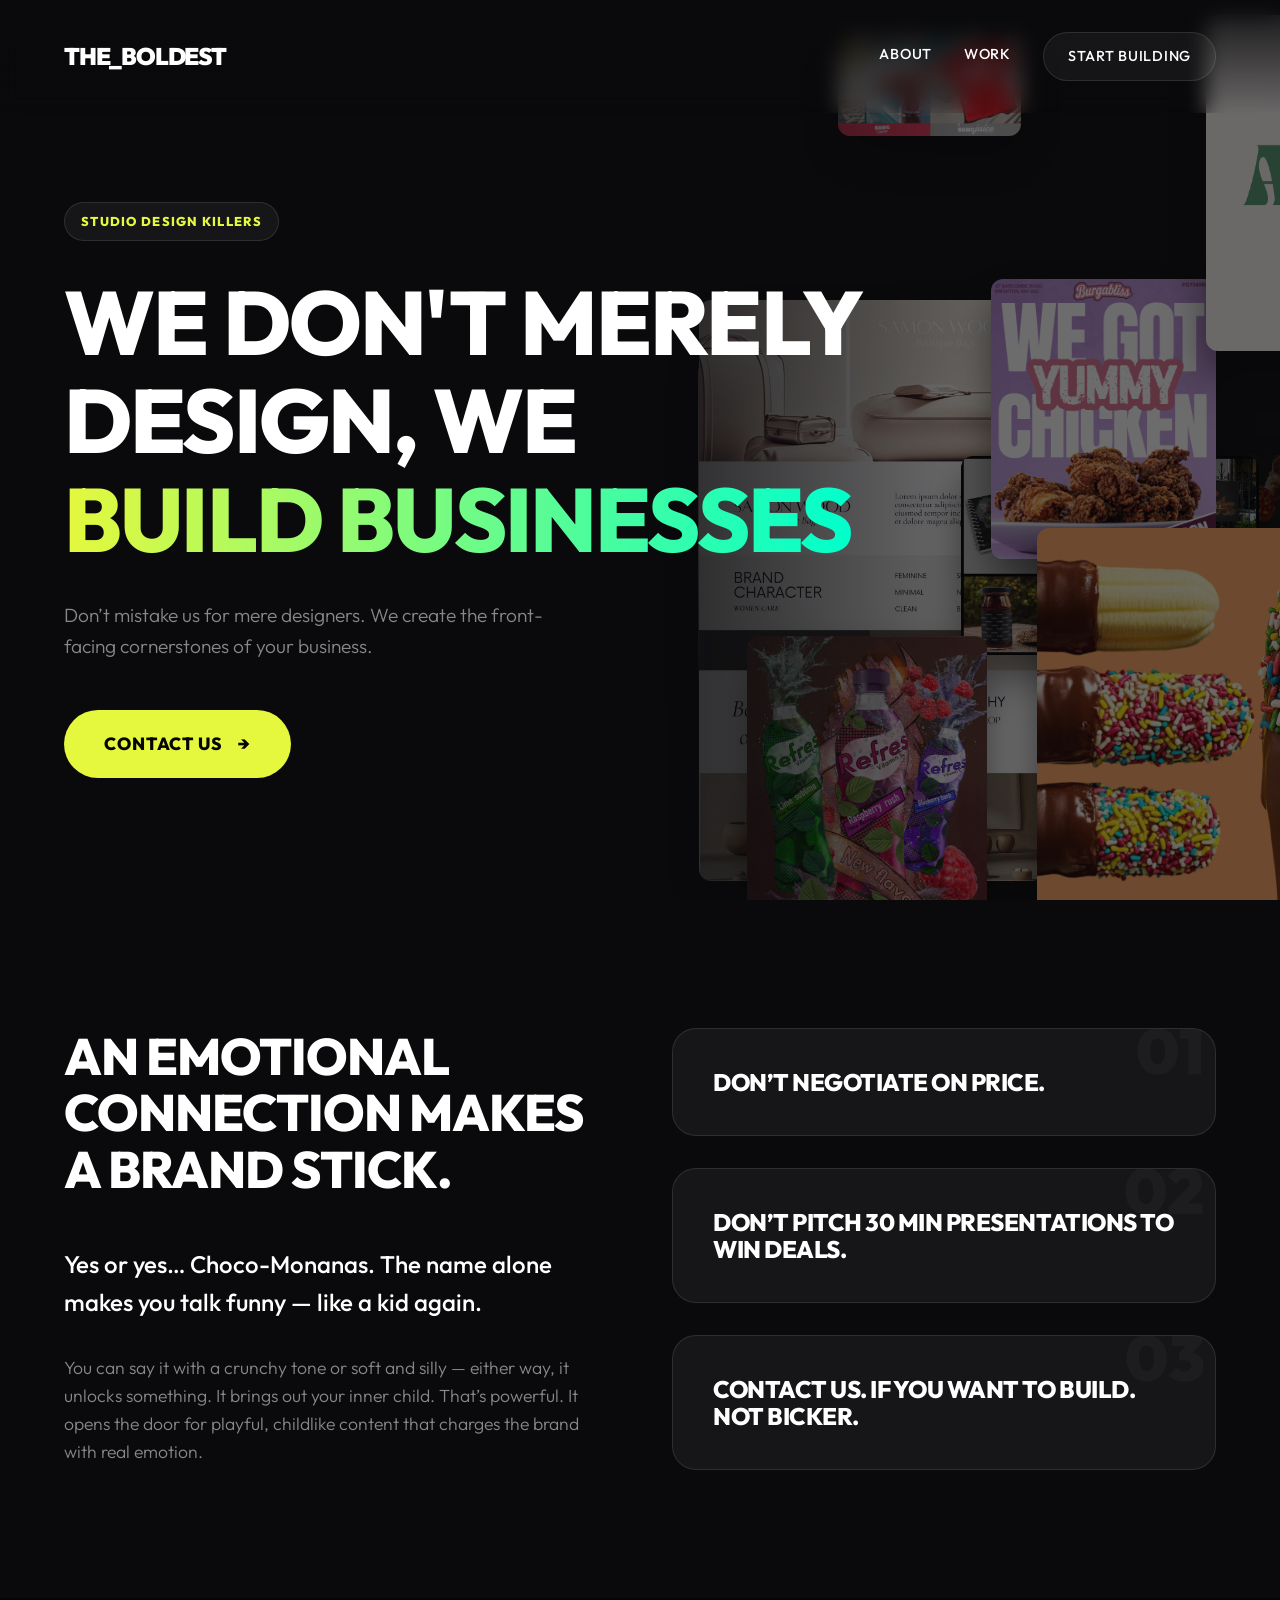
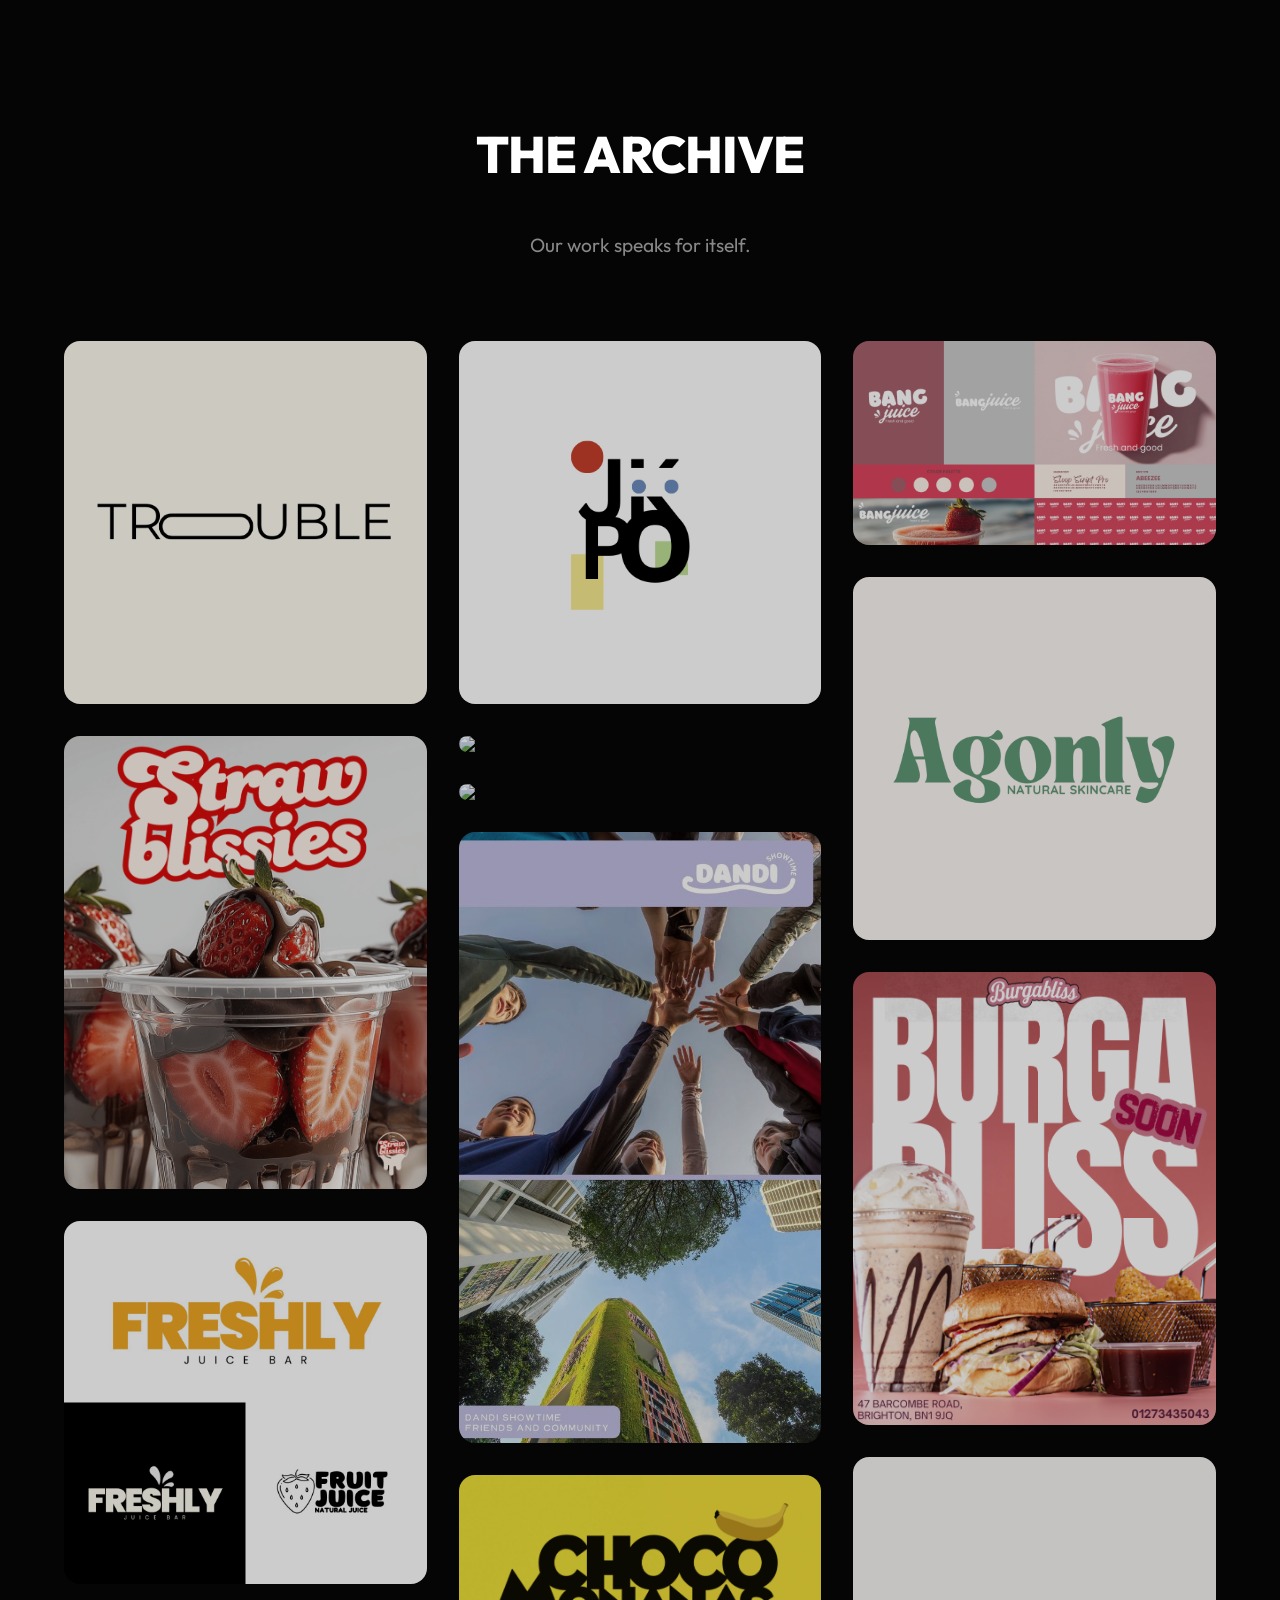
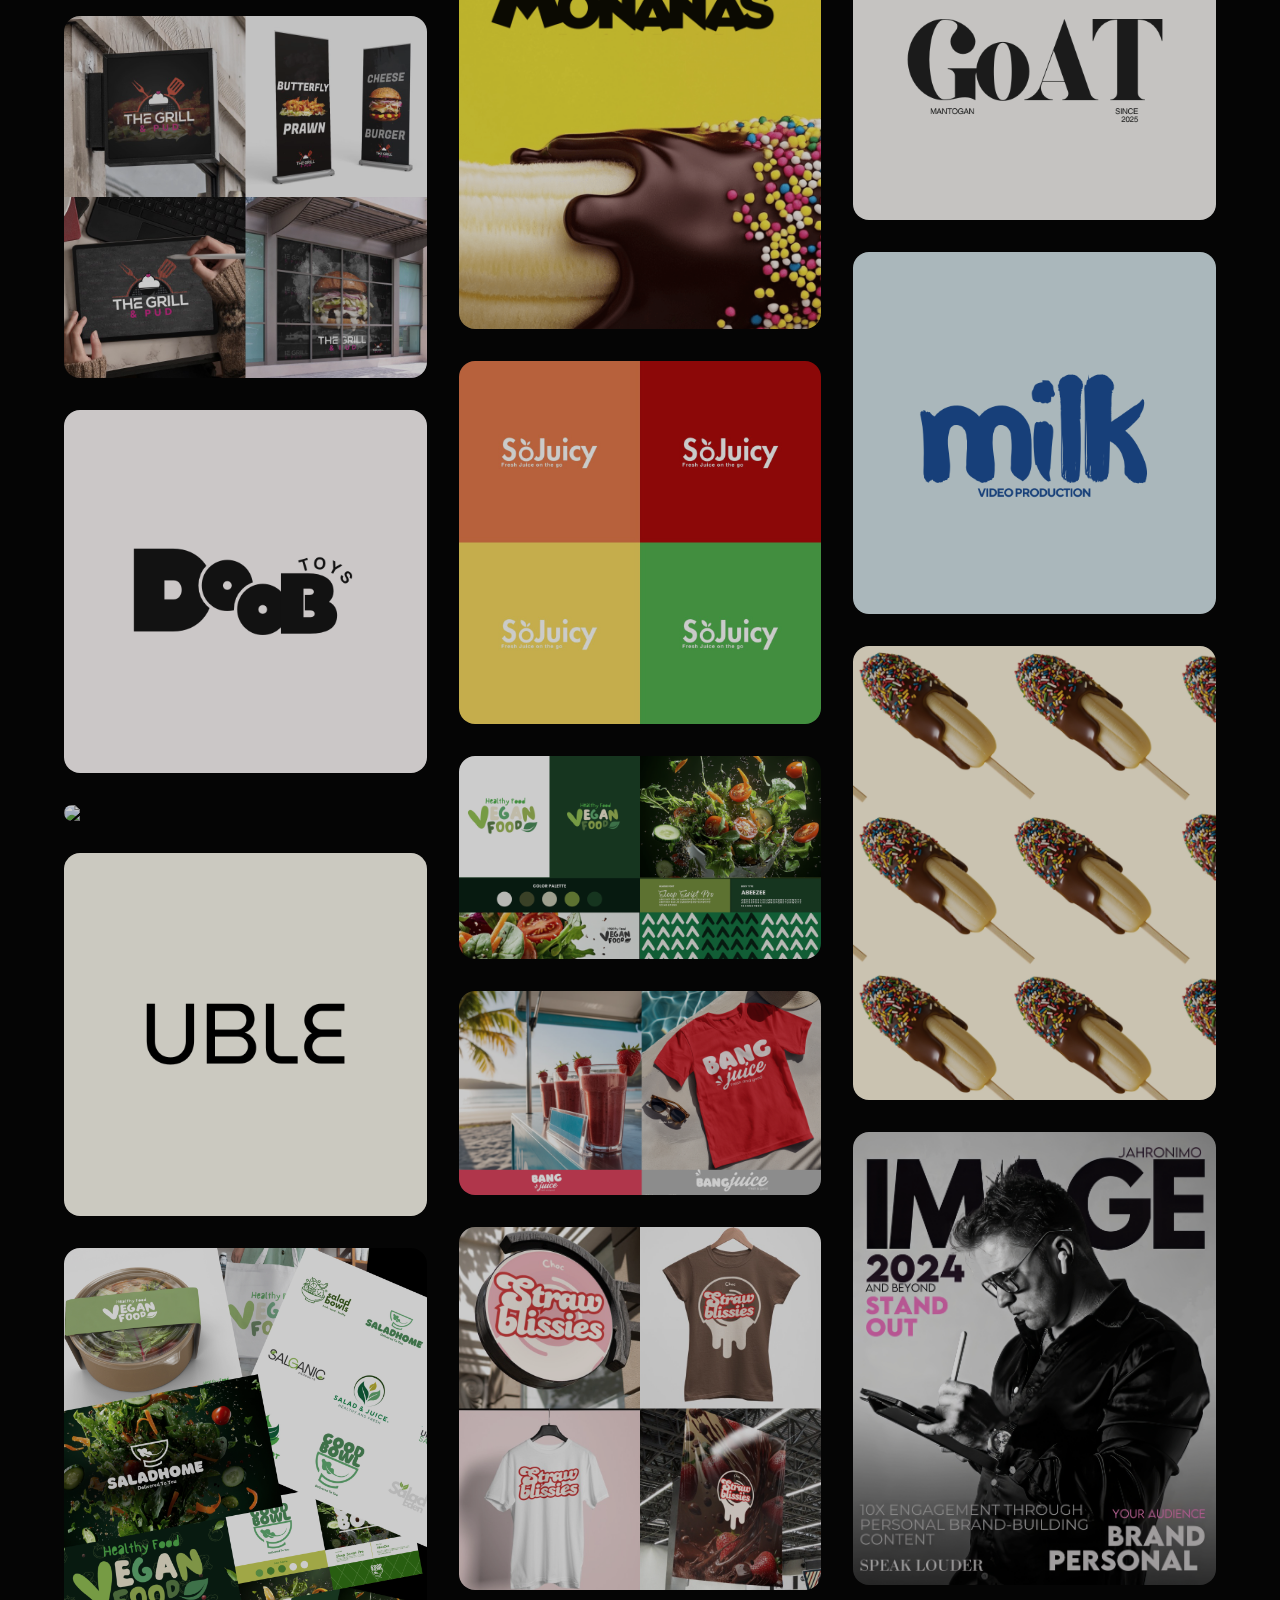
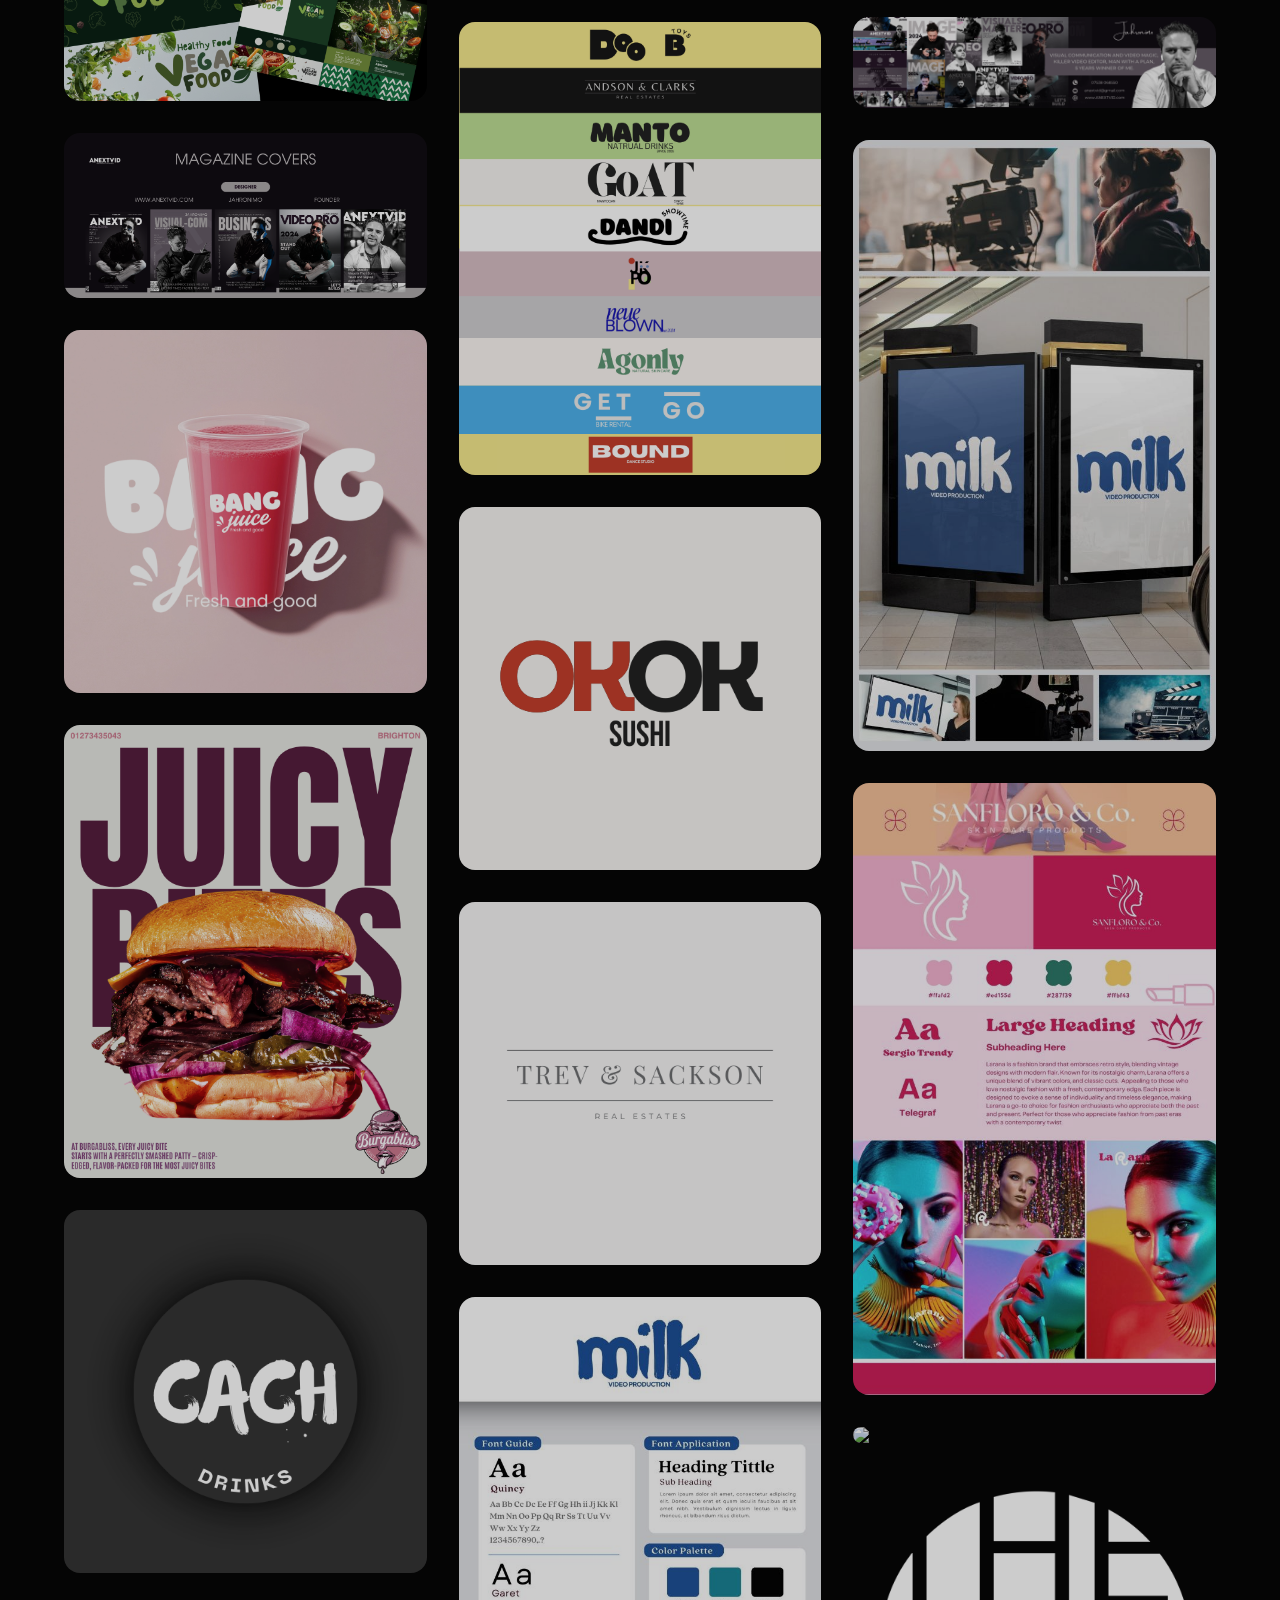
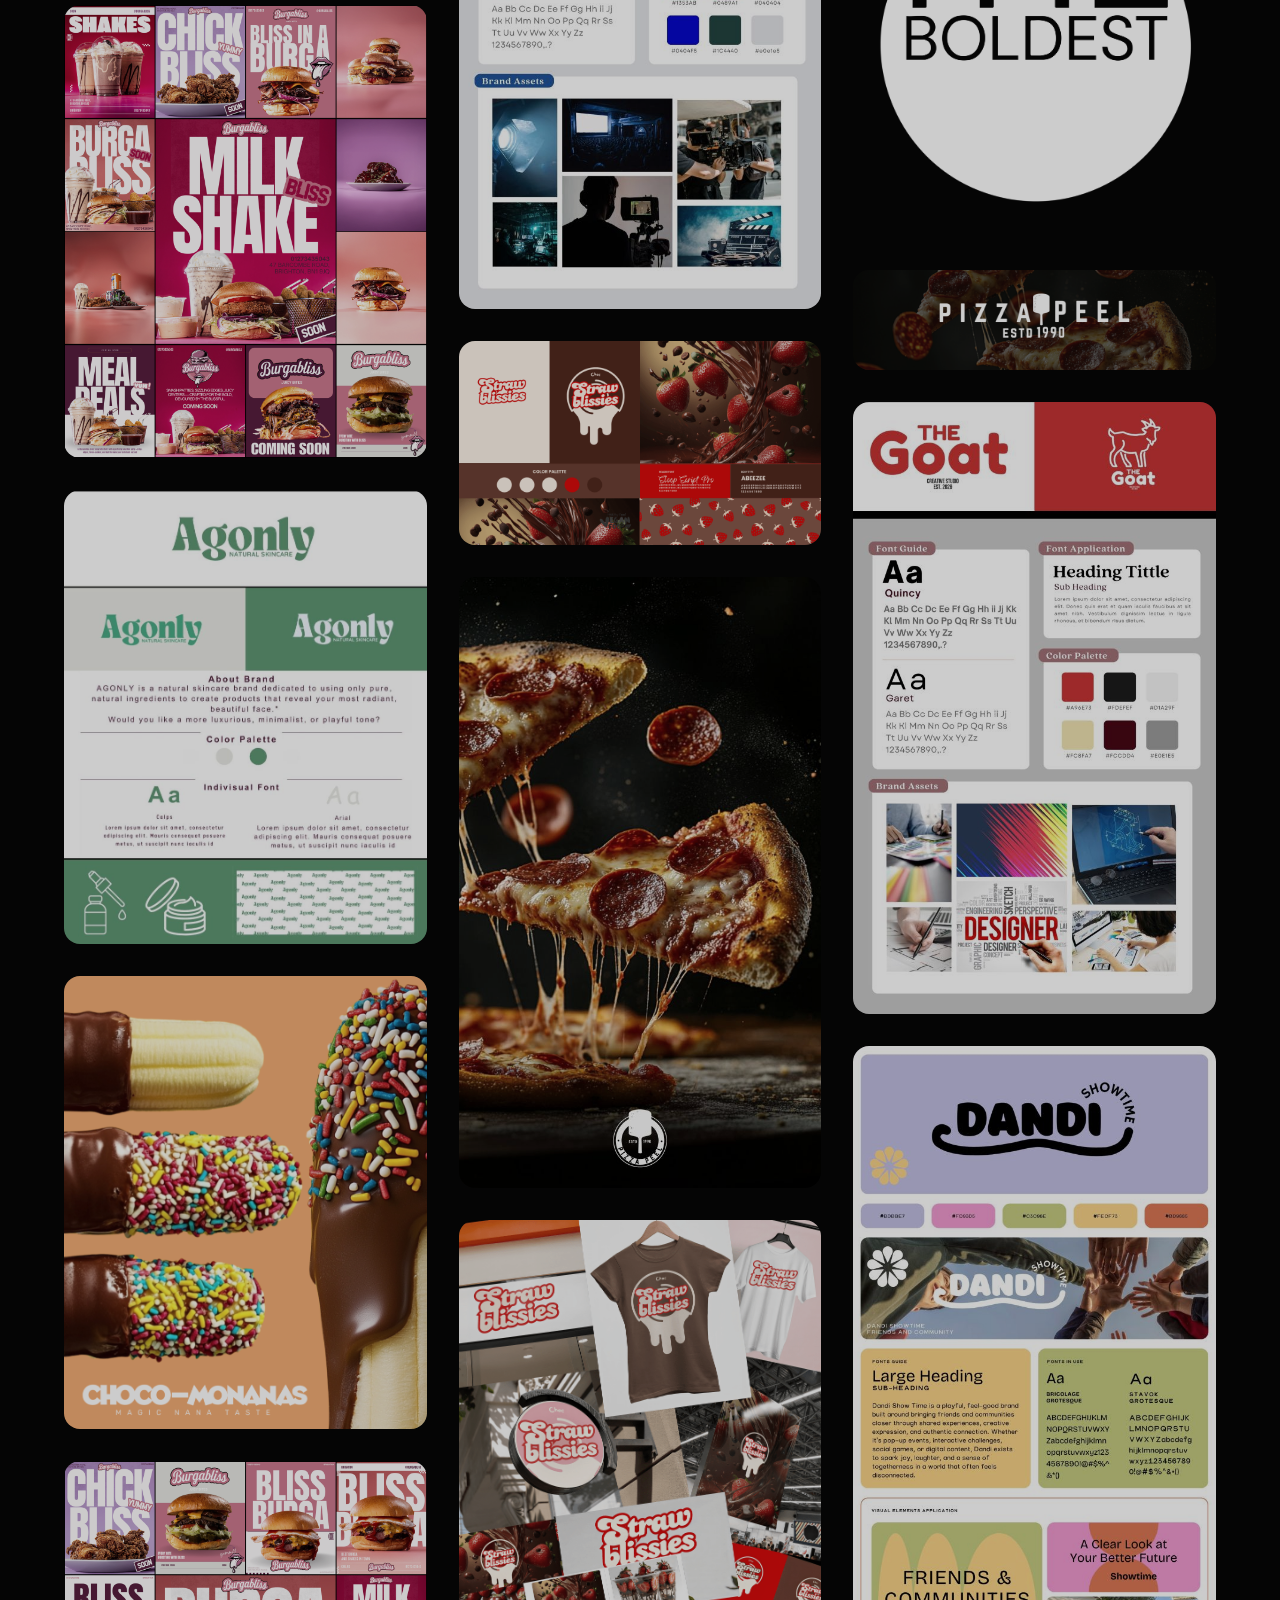
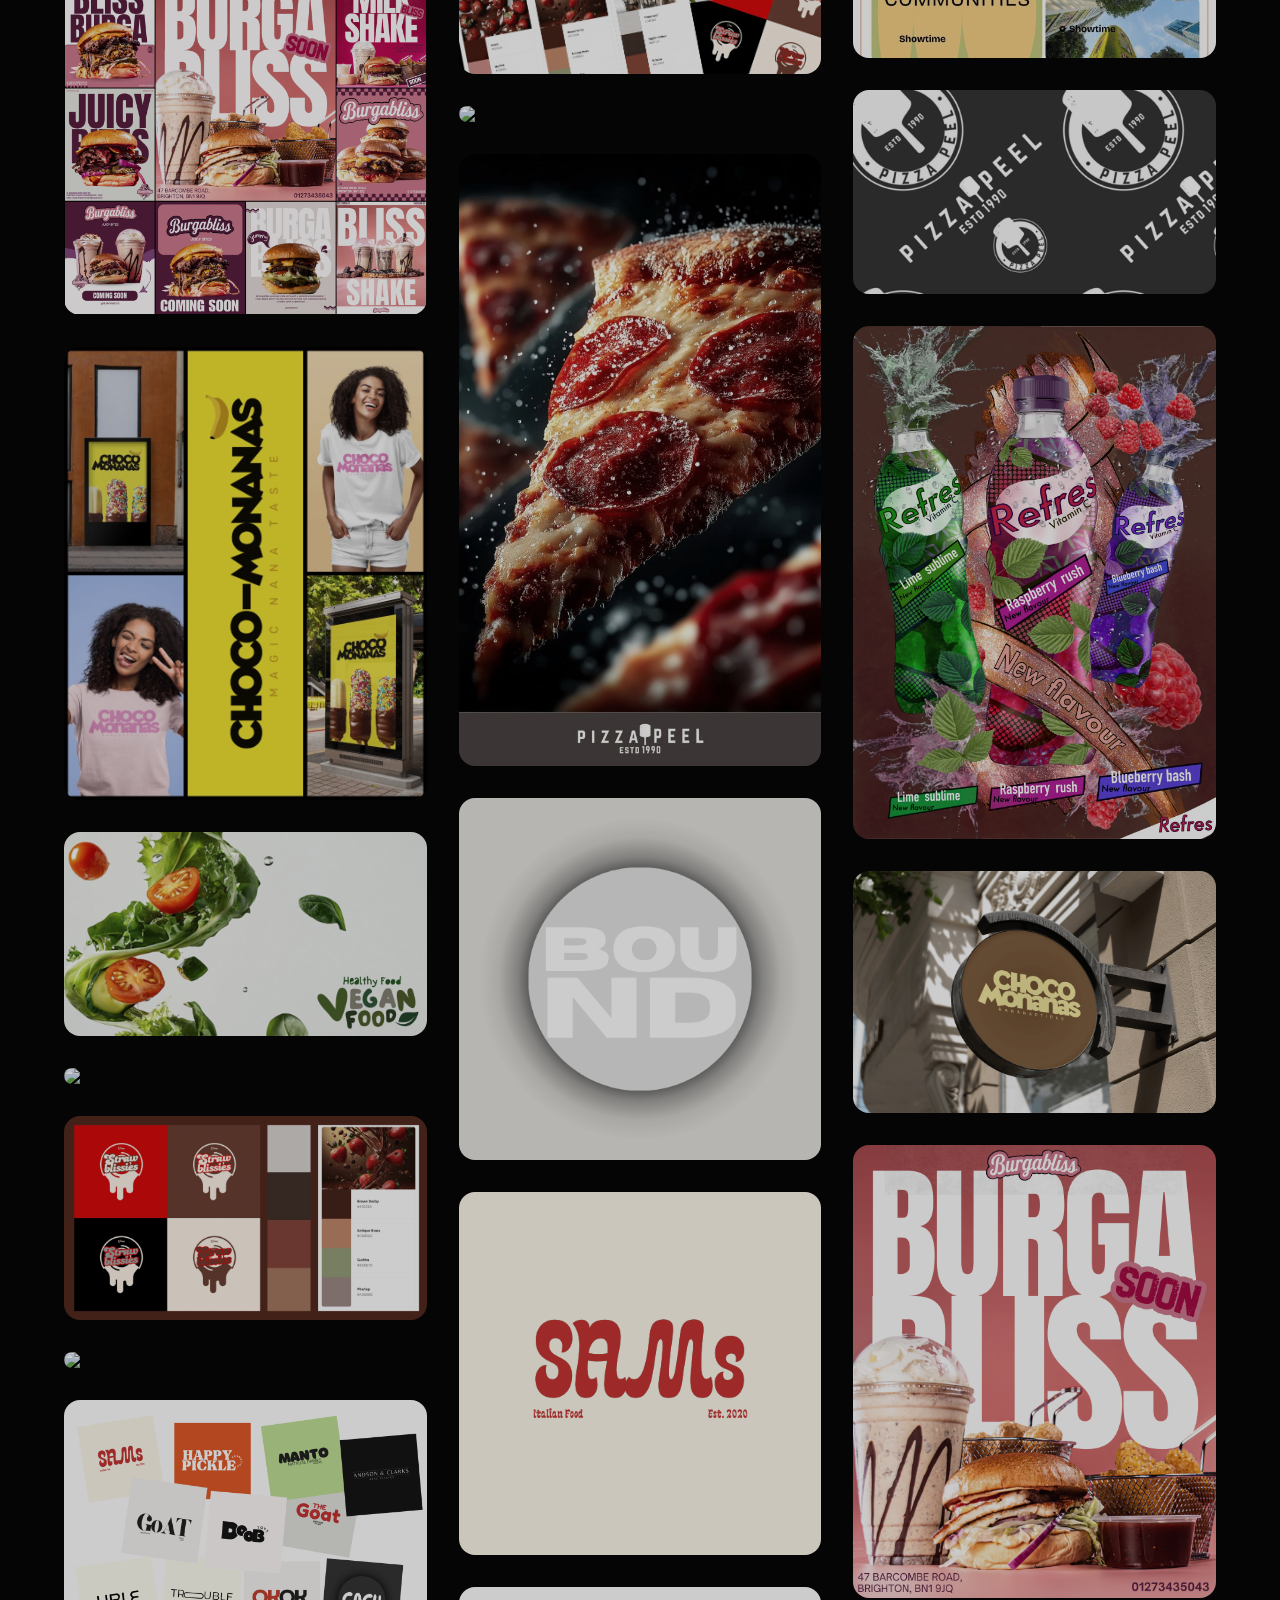
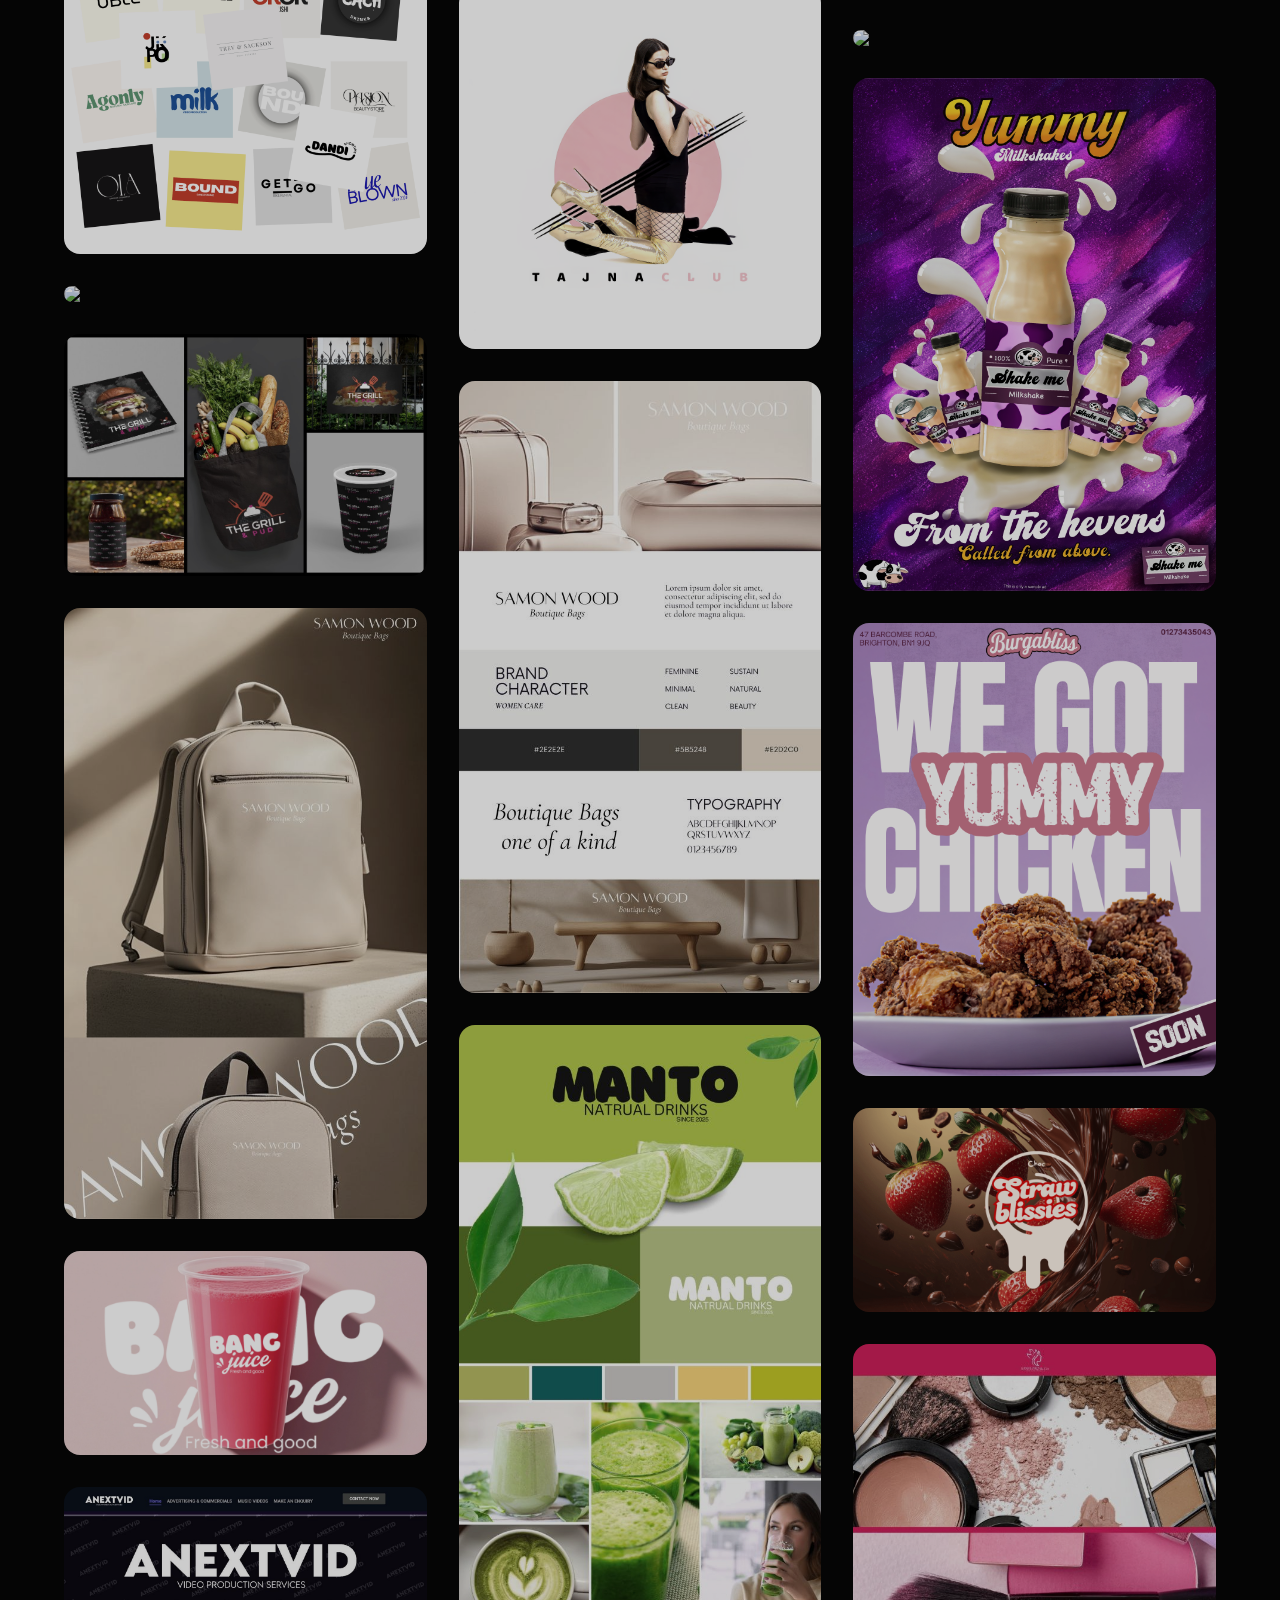
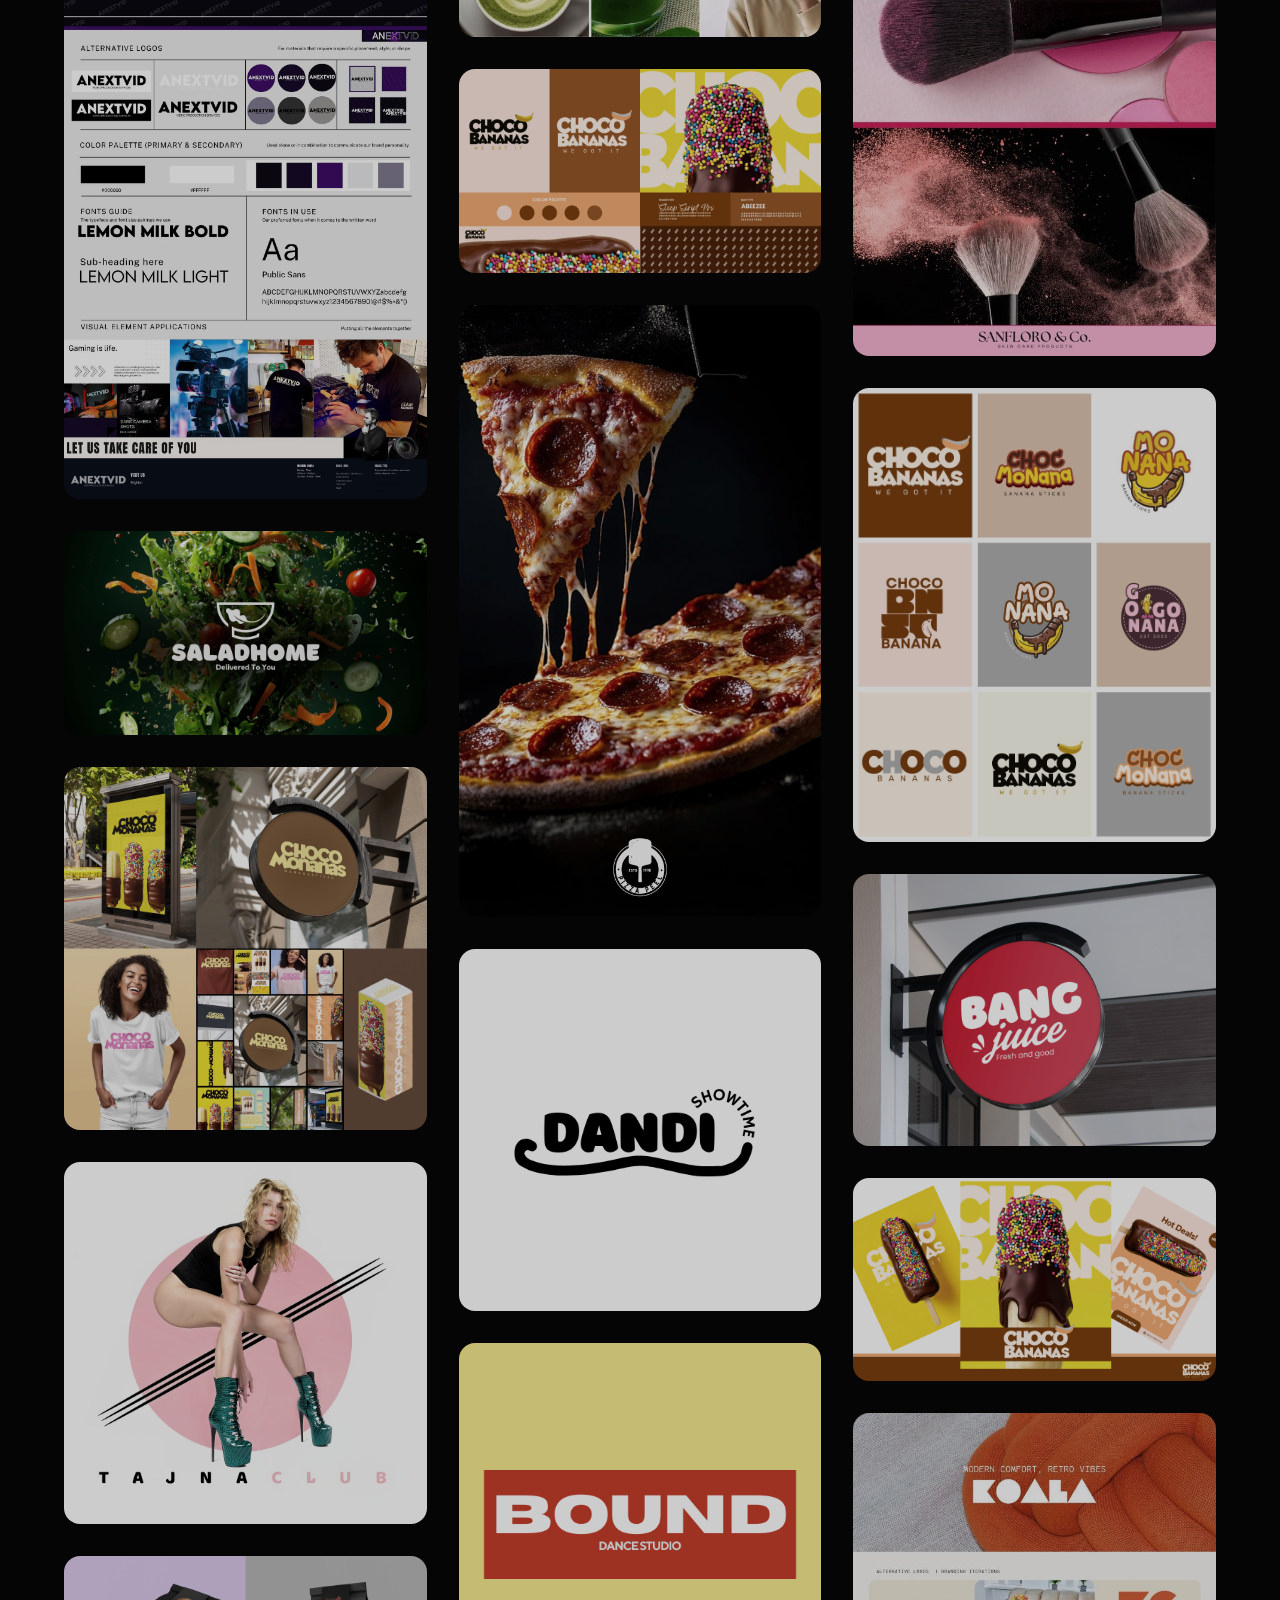
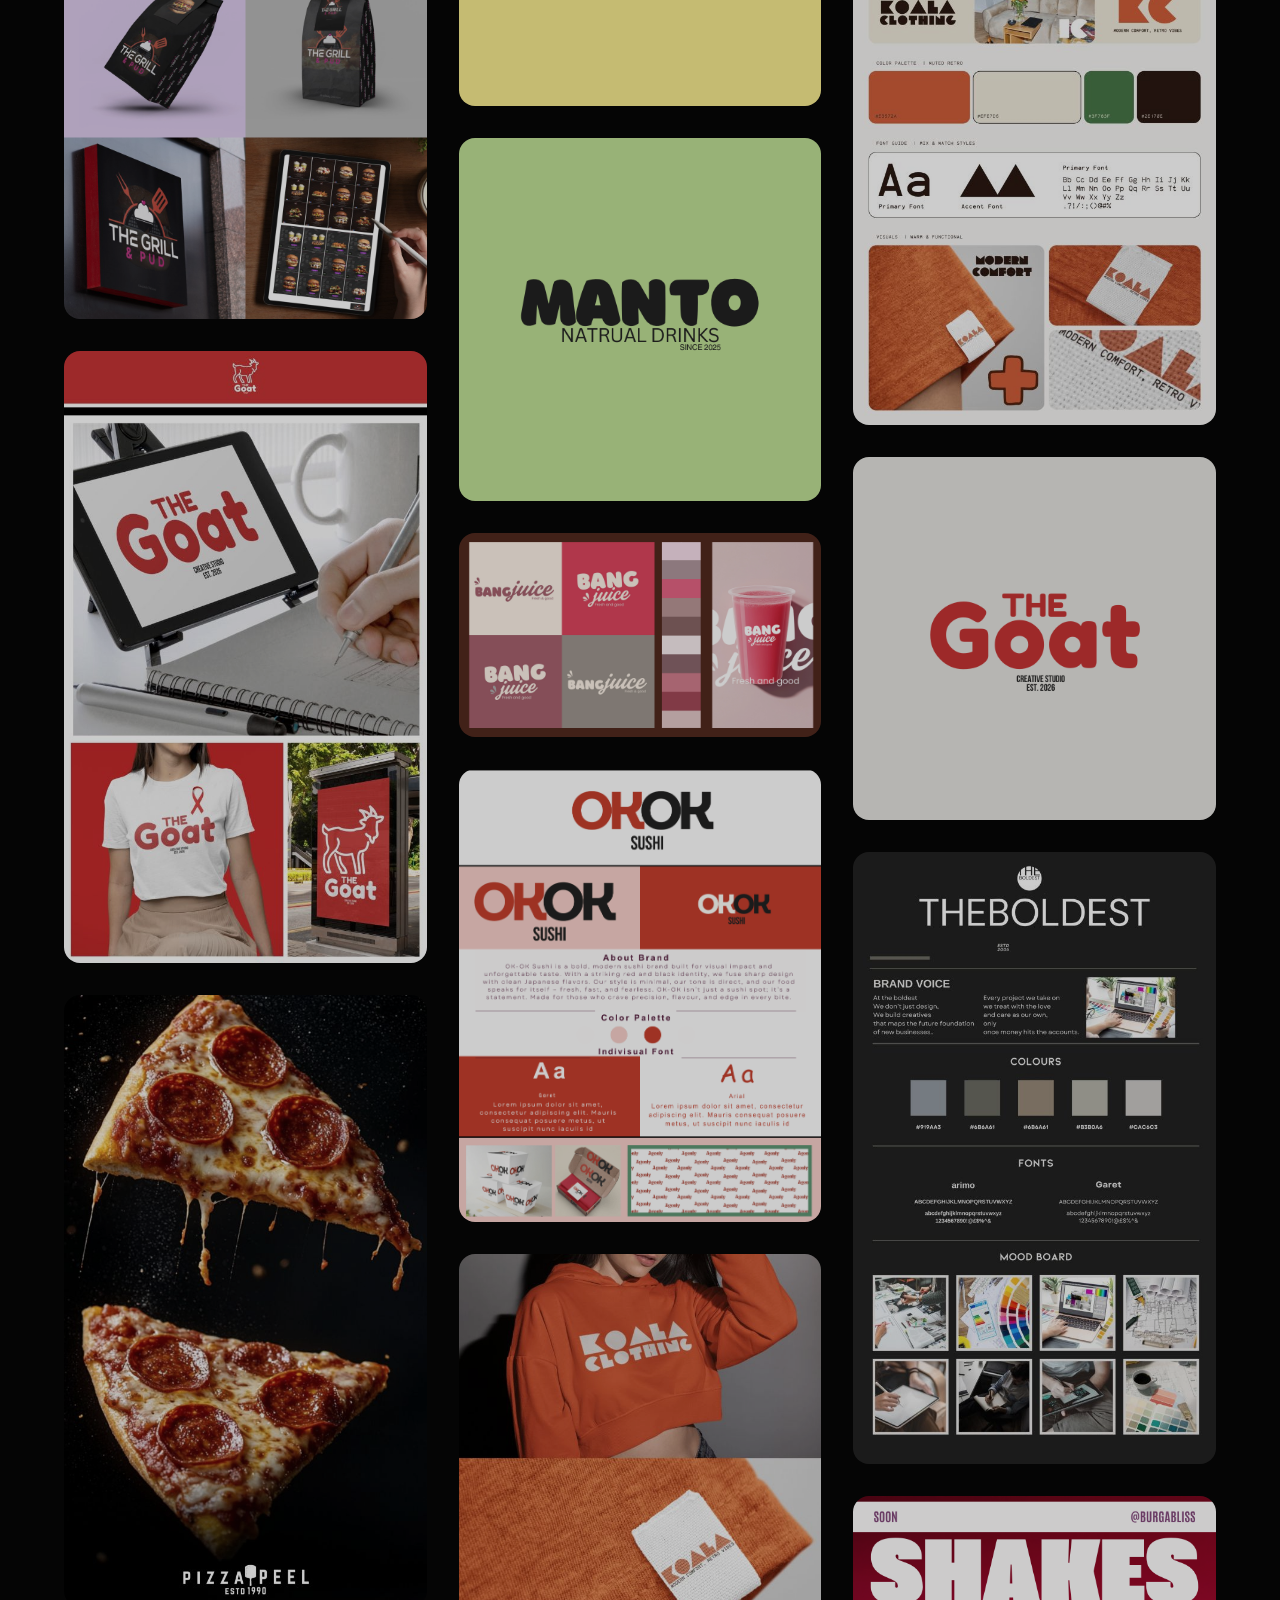
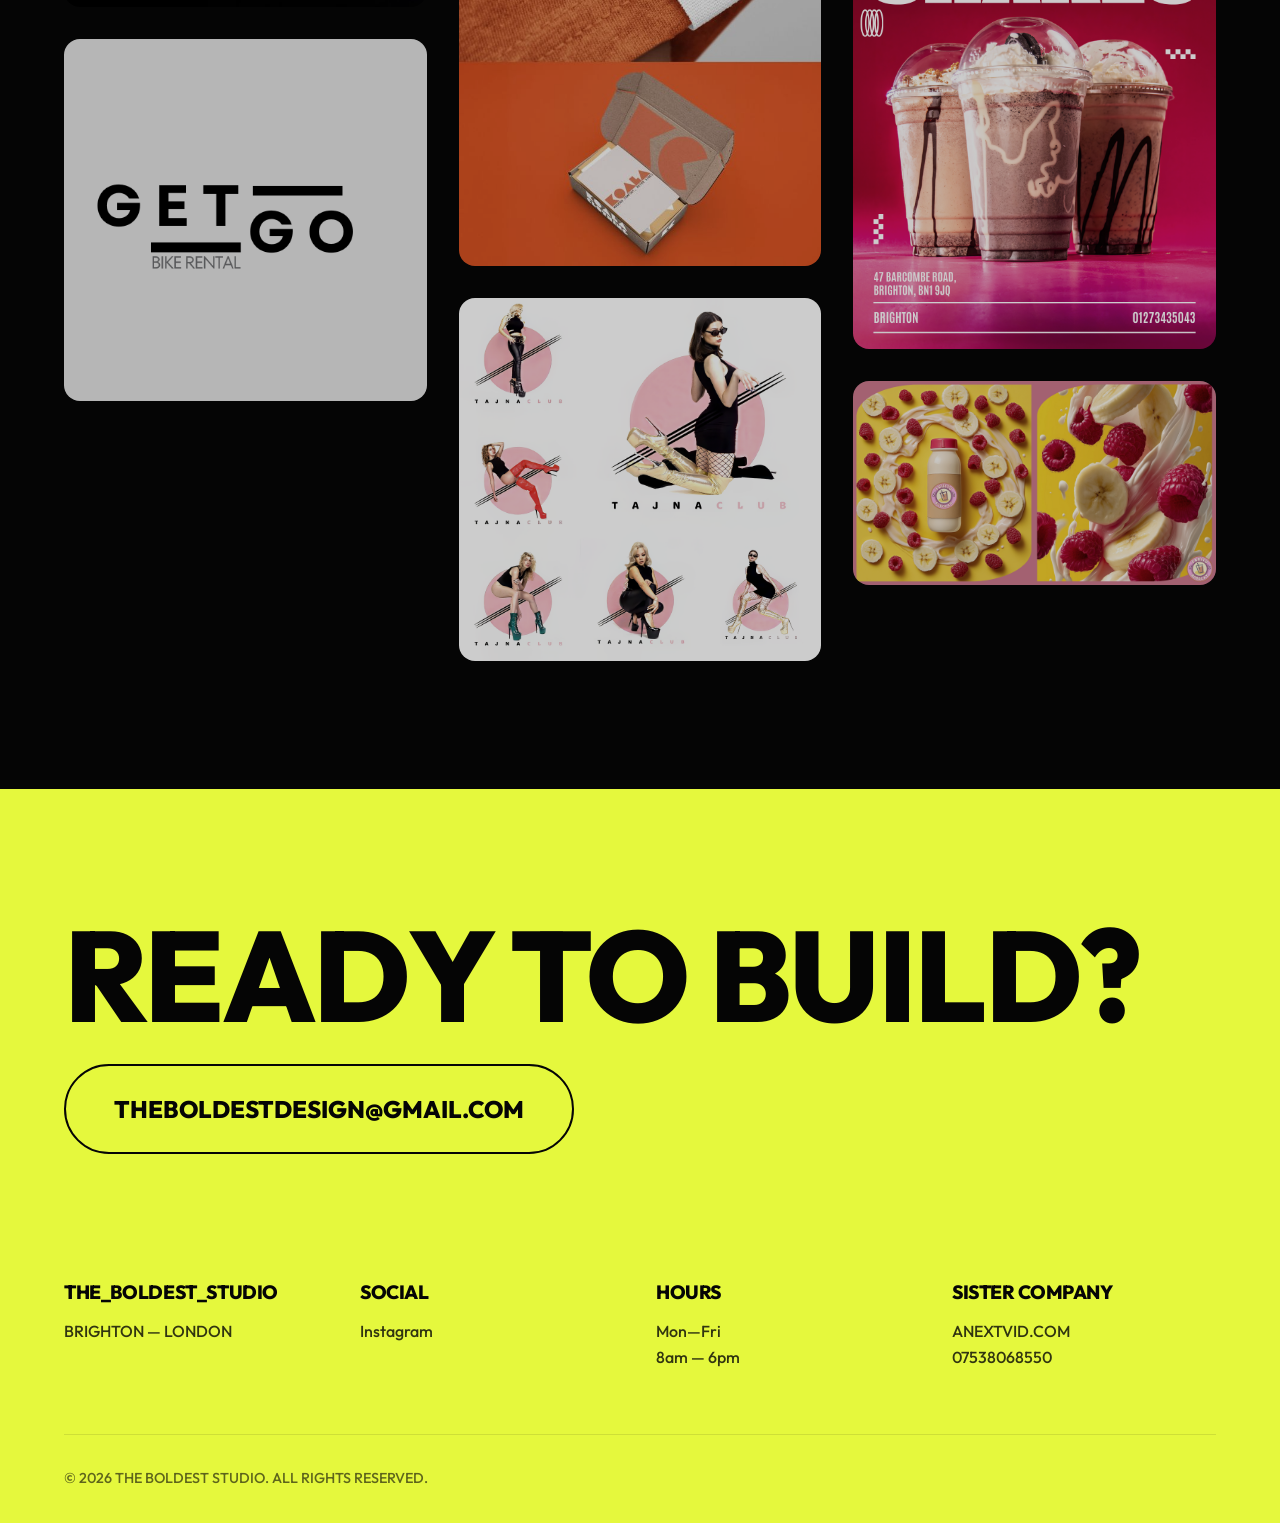
==== index.html @ 9f7bbc1d "Initial commit for The Boldest Studio landing page" ====
<!DOCTYPE html>
<html lang="en">
<head>
    <meta charset="UTF-8">
    <meta name="viewport" content="width=device-width, initial-scale=1.0">
    <title>THE BOLDEST | Design Agency</title>
    <meta name="description" content="STUDIO DESIGN KILLERS. We Help BUILD BUSINESSES. FRONT-FACING CORNERSTONES OF BUSINESSES.">
    <link rel="preconnect" href="https://fonts.googleapis.com">
    <link rel="preconnect" href="https://fonts.gstatic.com" crossorigin>
    <link href="https://fonts.googleapis.com/css2?family=Outfit:wght@300;500;800;900&display=swap" rel="stylesheet">
    <link rel="stylesheet" href="style.css">
</head>
<body>

    <nav class="navbar">
        <div class="logo">THE_BOLDEST</div>
        <div class="nav-links">
            <a href="#about" class="nav-link">About</a>
            <a href="#portfolio" class="nav-link">Work</a>
            <a href="#contact" class="nav-btn">Start Building</a>
        </div>
    </nav>

    <header class="hero">
        <div class="hero-content">
            <div class="pill">STUDIO DESIGN KILLERS</div>
            <h1 class="hero-title">WE DON'T MERELY DESIGN, WE <span class="highlight-gradient">BUILD BUSINESSES</span></h1>
            <p class="hero-subtitle">Don’t mistake us for mere designers. We create the front-facing cornerstones of your business.</p>
            <a href="#contact" class="cta-button primary">CONTACT US <span class="arrow">→</span></a>
        </div>
        <div class="hero-visual" id="hero-gallery">
            <!-- Dynamically populated with floating images -->
        </div>
    </header>

    <section id="about" class="philosophy segment-dark">
        <div class="philosophy-grid">
            <div class="philosophy-text">
                <h2 class="section-title">An emotional connection makes a brand stick.</h2>
                <div class="content-block">
                    <p class="lead-text">Yes or yes… Choco-Monanas. The name alone makes you talk funny — like a kid again.</p>
                    <p>You can say it with a crunchy tone or soft and silly — either way, it unlocks something. It brings out your inner child. That’s powerful. It opens the door for playful, childlike content that charges the brand with real emotion.</p>
                </div>
            </div>
            <div class="philosophy-rules">
                <div class="rule-card">
                    <div class="rule-icon">01</div>
                    <h3>DON’T NEGOTIATE ON PRICE.</h3>
                </div>
                <div class="rule-card">
                    <div class="rule-icon">02</div>
                    <h3>DON’T PITCH 30 MIN PRESENTATIONS TO WIN DEALS.</h3>
                </div>
                <div class="rule-card">
                    <div class="rule-icon">03</div>
                    <h3>CONTACT US. IF YOU WANT TO BUILD. NOT BICKER.</h3>
                </div>
            </div>
        </div>
    </section>

    <section id="portfolio" class="portfolio segment-darker">
        <div class="portfolio-header">
            <h2 class="section-title">THE ARCHIVE</h2>
            <p>Our work speaks for itself.</p>
        </div>
        
        <div class="masonry-grid" id="masonry-container">
            <!-- Will be populated by JS -->
        </div>
    </section>

    <footer id="contact" class="footer">
        <div class="footer-top">
            <h2 class="huge-text">READY TO BUILD?</h2>
            <a href="mailto:theboldestdesign@gmail.com" class="cta-button-large">THEBOLDESTDESIGN@GMAIL.COM</a>
        </div>
        
        <div class="footer-bottom">
            <div class="footer-col">
                <h4>THE_BOLDEST_STUDIO</h4>
                <p>BRIGHTON — LONDON</p>
            </div>
            <div class="footer-col">
                <h4>SOCIAL</h4>
                <a href="https://www.instagram.com/theboldest_design_agency?utm_source=ig_web_button_share_sheet&igsh=ZDNlZDc0MzIxNw==" target="_blank">Instagram</a>
            </div>
            <div class="footer-col">
                <h4>HOURS</h4>
                <p>Mon—Fri</p>
                <p>8am — 6pm</p>
            </div>
            <div class="footer-col">
                <h4>SISTER COMPANY</h4>
                <a href="http://www.anextvid.com" target="_blank">ANEXTVID.COM</a>
                <p>07538068550</p>
            </div>
        </div>
        <div class="footer-copyright">
            <p>&copy; 2026 THE BOLDEST STUDIO. ALL RIGHTS RESERVED.</p>
        </div>
    </footer>

    <script src="script.js"></script>
</body>
</html>
---- style.css ----
:root {
    --bg-dark: #0a0a0c;
    --bg-darker: #050505;
    --text-primary: #ffffff;
    --text-secondary: #888888;
    --accent: #E5F83D; /* Bright neon yellow/green */
    --accent-hover: #b4c428;
    --glass-bg: rgba(255, 255, 255, 0.05);
    --glass-border: rgba(255, 255, 255, 0.1);
}

* {
    margin: 0;
    padding: 0;
    box-sizing: border-box;
}

body {
    font-family: 'Outfit', sans-serif;
    background-color: var(--bg-dark);
    color: var(--text-primary);
    overflow-x: hidden;
    line-height: 1.6;
}

a {
    text-decoration: none;
    color: inherit;
    transition: all 0.3s ease;
}

/* Typography */
h1, h2, h3, h4 {
    font-weight: 800;
    text-transform: uppercase;
    letter-spacing: -0.02em;
    line-height: 1.1;
}

.highlight-gradient {
    background: linear-gradient(90deg, var(--accent) 0%, #00ffcc 100%);
    -webkit-background-clip: text;
    -webkit-text-fill-color: transparent;
    display: inline-block;
}

/* Navigation */
.navbar {
    display: flex;
    justify-content: space-between;
    align-items: center;
    padding: 2rem 4rem;
    position: fixed;
    top: 0;
    width: 100%;
    z-index: 100;
    background: linear-gradient(to bottom, rgba(10,10,12,0.9), transparent);
    backdrop-filter: blur(10px);
}

.logo {
    font-size: 1.5rem;
    font-weight: 900;
    letter-spacing: -0.05em;
}

.nav-links {
    display: flex;
    gap: 2rem;
    align-items: center;
}

.nav-link {
    font-weight: 500;
    font-size: 0.9rem;
    text-transform: uppercase;
    letter-spacing: 0.05em;
    position: relative;
    padding-bottom: 4px;
}

.nav-link::after {
    content: '';
    position: absolute;
    width: 0%;
    height: 2px;
    bottom: 0;
    left: 0;
    background-color: var(--accent);
    transition: width 0.3s ease;
}

.nav-link:hover::after {
    width: 100%;
}

.nav-btn {
    padding: 0.75rem 1.5rem;
    background-color: var(--glass-bg);
    border: 1px solid var(--glass-border);
    border-radius: 100px;
    font-weight: 500;
    font-size: 0.9rem;
    text-transform: uppercase;
    letter-spacing: 0.05em;
}

.nav-btn:hover {
    background-color: var(--text-primary);
    color: var(--bg-dark);
}

/* Hero Section */
.hero {
    min-height: 100vh;
    display: flex;
    align-items: center;
    padding: 0 4rem;
    position: relative;
    padding-top: 5rem;
}

.hero-content {
    max-width: 800px;
    z-index: 10;
}

.pill {
    display: inline-block;
    padding: 0.5rem 1rem;
    background: var(--glass-bg);
    border: 1px solid var(--glass-border);
    border-radius: 100px;
    font-size: 0.8rem;
    font-weight: 800;
    letter-spacing: 0.1em;
    margin-bottom: 2rem;
    color: var(--accent);
}

.hero-title {
    font-size: clamp(3rem, 7vw, 6rem);
    margin-bottom: 2rem;
}

.hero-subtitle {
    font-size: 1.2rem;
    color: var(--text-secondary);
    max-width: 500px;
    margin-bottom: 3rem;
    font-weight: 300;
}

.cta-button {
    display: inline-flex;
    align-items: center;
    gap: 1rem;
    padding: 1.25rem 2.5rem;
    border-radius: 100px;
    font-weight: 800;
    font-size: 1.1rem;
    letter-spacing: 0.05em;
    background-color: var(--accent);
    color: var(--bg-darker);
    transition: transform 0.3s cubic-bezier(0.175, 0.885, 0.32, 1.275);
}

.cta-button:hover {
    transform: scale(1.05);
}

.cta-button .arrow {
    transition: transform 0.3s ease;
}

.cta-button:hover .arrow {
    transform: translateX(5px);
}

.hero-visual {
    position: absolute;
    right: 0;
    top: 0;
    width: 60%;
    height: 100%;
    z-index: 1;
    overflow: hidden;
    opacity: 0.4;
    mask-image: linear-gradient(to left, rgba(0,0,0,1) 40%, rgba(0,0,0,0) 100%);
    -webkit-mask-image: linear-gradient(to left, rgba(0,0,0,1) 40%, rgba(0,0,0,0) 100%);
}

.hero-gallery-img {
    position: absolute;
    border-radius: 12px;
    box-shadow: 0 20px 40px rgba(0,0,0,0.5);
    object-fit: cover;
    transition: transform 0.8s cubic-bezier(0.2, 0.8, 0.2, 1);
}

/* Sections */
.segment-dark {
    background-color: var(--bg-dark);
}

.segment-darker {
    background-color: var(--bg-darker);
}

/* Philosophy Section */
.philosophy {
    padding: 8rem 4rem;
}

.philosophy-grid {
    display: grid;
    grid-template-columns: 1fr 1fr;
    gap: 4rem;
    max-width: 1400px;
    margin: 0 auto;
}

.section-title {
    font-size: clamp(2rem, 4vw, 3.5rem);
    margin-bottom: 3rem;
}

.lead-text {
    font-size: 1.5rem;
    color: var(--text-primary);
    font-weight: 500;
    margin-bottom: 2rem;
}

.content-block p:not(.lead-text) {
    font-size: 1.1rem;
    color: var(--text-secondary);
    font-weight: 300;
}

.philosophy-rules {
    display: flex;
    flex-direction: column;
    gap: 2rem;
}

.rule-card {
    background: var(--glass-bg);
    border: 1px solid var(--glass-border);
    padding: 2.5rem;
    border-radius: 24px;
    position: relative;
    overflow: hidden;
    transition: transform 0.3s ease, border-color 0.3s ease;
}

.rule-card:hover {
    transform: translateY(-5px);
    border-color: var(--accent);
}

.rule-icon {
    font-size: 4rem;
    font-weight: 900;
    color: rgba(255,255,255,0.03);
    position: absolute;
    top: -10px;
    right: 10px;
    line-height: 1;
}

.rule-card h3 {
    font-size: 1.5rem;
    position: relative;
    z-index: 2;
}

/* Portfolio Section */
.portfolio {
    padding: 8rem 4rem;
}

.portfolio-header {
    text-align: center;
    margin-bottom: 5rem;
}

.portfolio-header p {
    color: var(--text-secondary);
    font-size: 1.2rem;
}

.masonry-grid {
    column-count: 3;
    column-gap: 2rem;
    max-width: 1600px;
    margin: 0 auto;
}

.masonry-item {
    break-inside: avoid;
    margin-bottom: 2rem;
    border-radius: 16px;
    overflow: hidden;
    position: relative;
    cursor: auto; /* changed from pointer because we are not navigating */
}

.masonry-item img {
    width: 100%;
    height: auto;
    display: block;
    transition: transform 0.5s ease, filter 0.5s ease;
    filter: brightness(0.8) grayscale(20%);
}

.masonry-item:hover img {
    transform: scale(1.03);
    filter: brightness(1) grayscale(0%);
}

.masonry-overlay {
    position: absolute;
    bottom: 0;
    left: 0;
    width: 100%;
    padding: 2rem;
    background: linear-gradient(to top, rgba(0,0,0,0.8), transparent);
    transform: translateY(20px);
    opacity: 0;
    transition: all 0.3s ease;
}

.masonry-item:hover .masonry-overlay {
    transform: translateY(0);
    opacity: 1;
}

/* Footer Section */
.footer {
    background-color: var(--accent);
    color: var(--bg-darker);
    padding: 8rem 4rem 2rem 4rem;
}

.footer-top {
    display: flex;
    justify-content: space-between;
    align-items: flex-end;
    margin-bottom: 8rem;
    flex-wrap: wrap;
    gap: 2rem;
}

.huge-text {
    font-size: clamp(4rem, 10vw, 8rem);
    line-height: 0.9;
}

.cta-button-large {
    display: inline-block;
    padding: 1.5rem 3rem;
    border: 2px solid var(--bg-darker);
    border-radius: 100px;
    font-weight: 800;
    font-size: 1.5rem;
    transition: all 0.3s ease;
}

.cta-button-large:hover {
    background-color: var(--bg-darker);
    color: var(--accent);
}

.footer-bottom {
    display: grid;
    grid-template-columns: repeat(4, 1fr);
    gap: 2rem;
    padding-bottom: 4rem;
    border-bottom: 1px solid rgba(0,0,0,0.1);
    margin-bottom: 2rem;
}

.footer-col h4 {
    margin-bottom: 1rem;
    font-size: 1.2rem;
}

.footer-col a, .footer-col p {
    color: var(--bg-darker);
    font-weight: 500;
    opacity: 0.8;
}

.footer-col a:hover {
    opacity: 1;
    text-decoration: underline;
}

.footer-copyright {
    display: flex;
    justify-content: space-between;
    font-weight: 500;
    font-size: 0.9rem;
    opacity: 0.6;
}

/* Responsive */
@media (max-width: 1024px) {
    .philosophy-grid {
        grid-template-columns: 1fr;
    }
    .masonry-grid {
        column-count: 2;
    }
}

@media (max-width: 768px) {
    .navbar {
        padding: 1rem 2rem;
    }
    .nav-links {
        display: none;
    }
    .hero {
        padding: 0 2rem;
    }
    .hero-title {
        font-size: 3.5rem;
    }
    .masonry-grid {
        column-count: 1;
    }
    .footer-bottom {
        grid-template-columns: 1fr 1fr;
    }
    .footer-top {
        flex-direction: column;
        align-items: flex-start;
    }
    .cta-button-large {
        font-size: 1.1rem;
        padding: 1rem 2rem;
    }
    .huge-text {
        font-size: 4rem;
    }
}
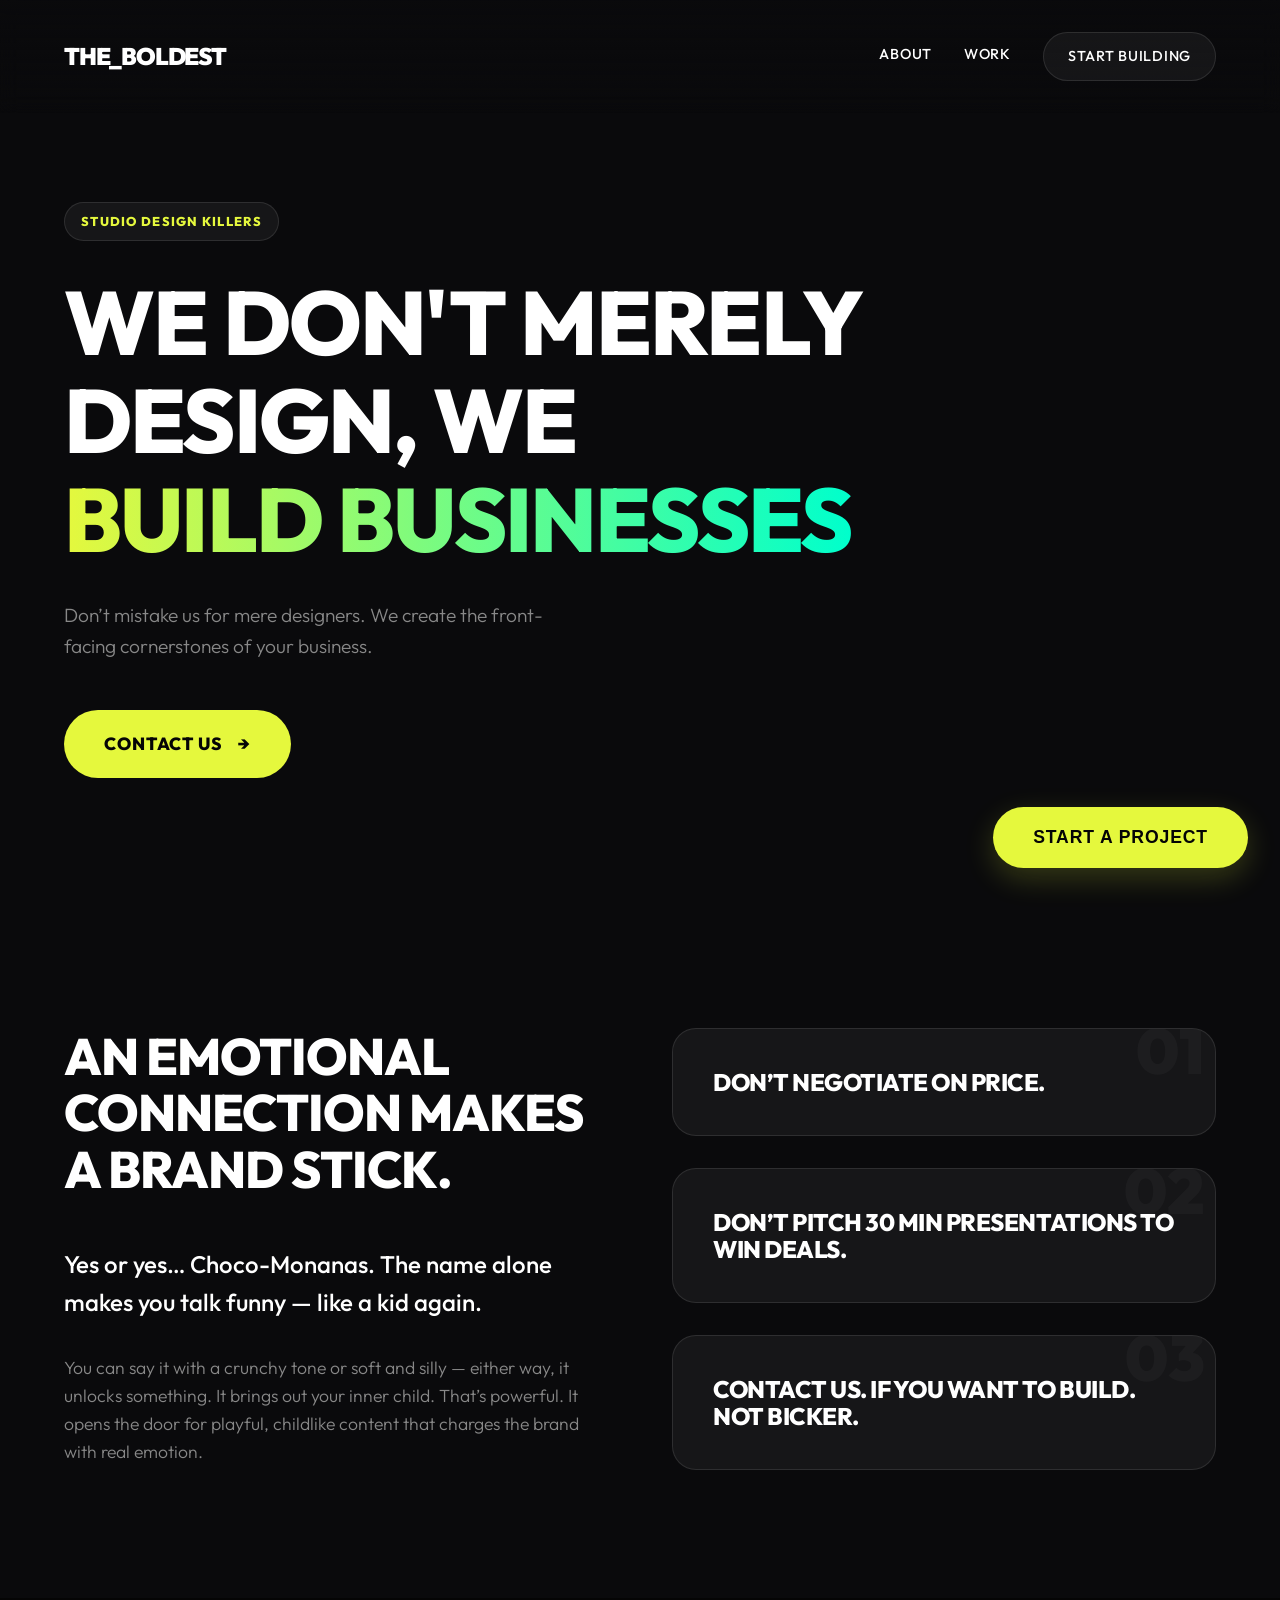
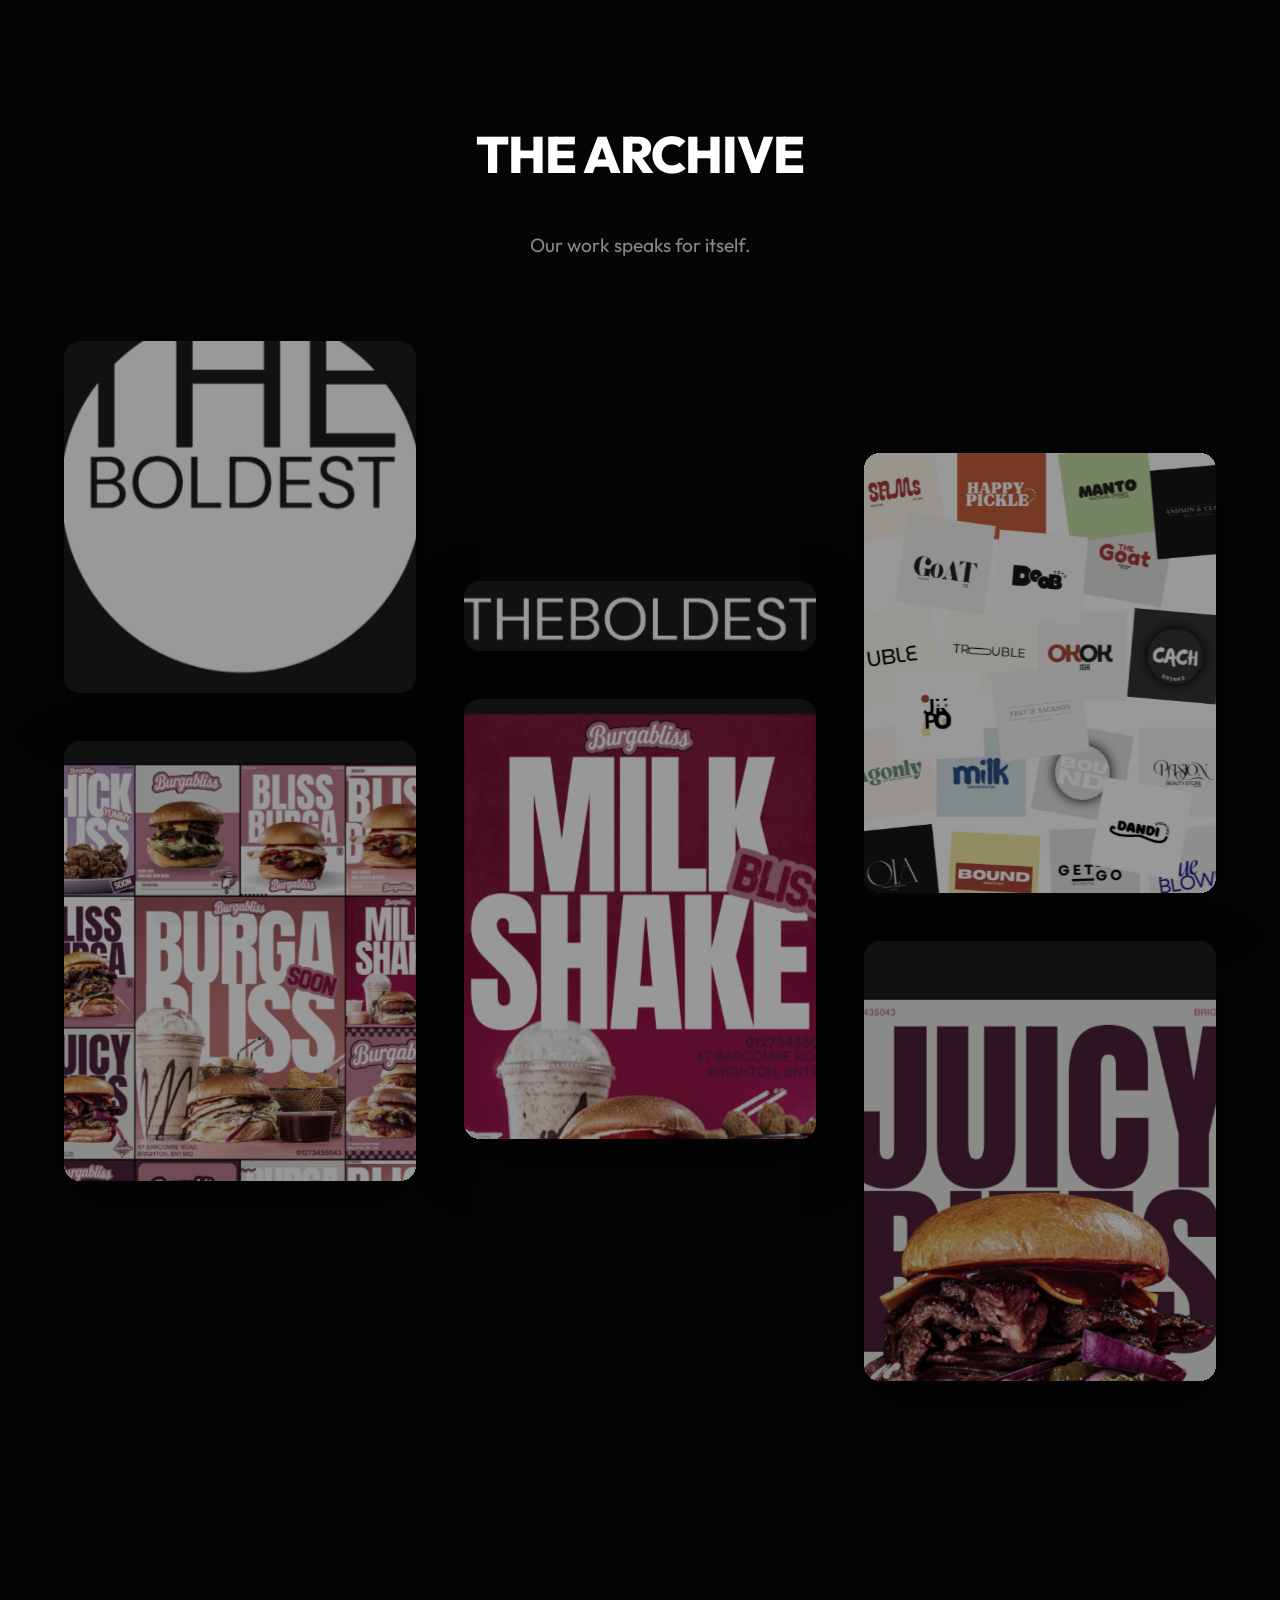
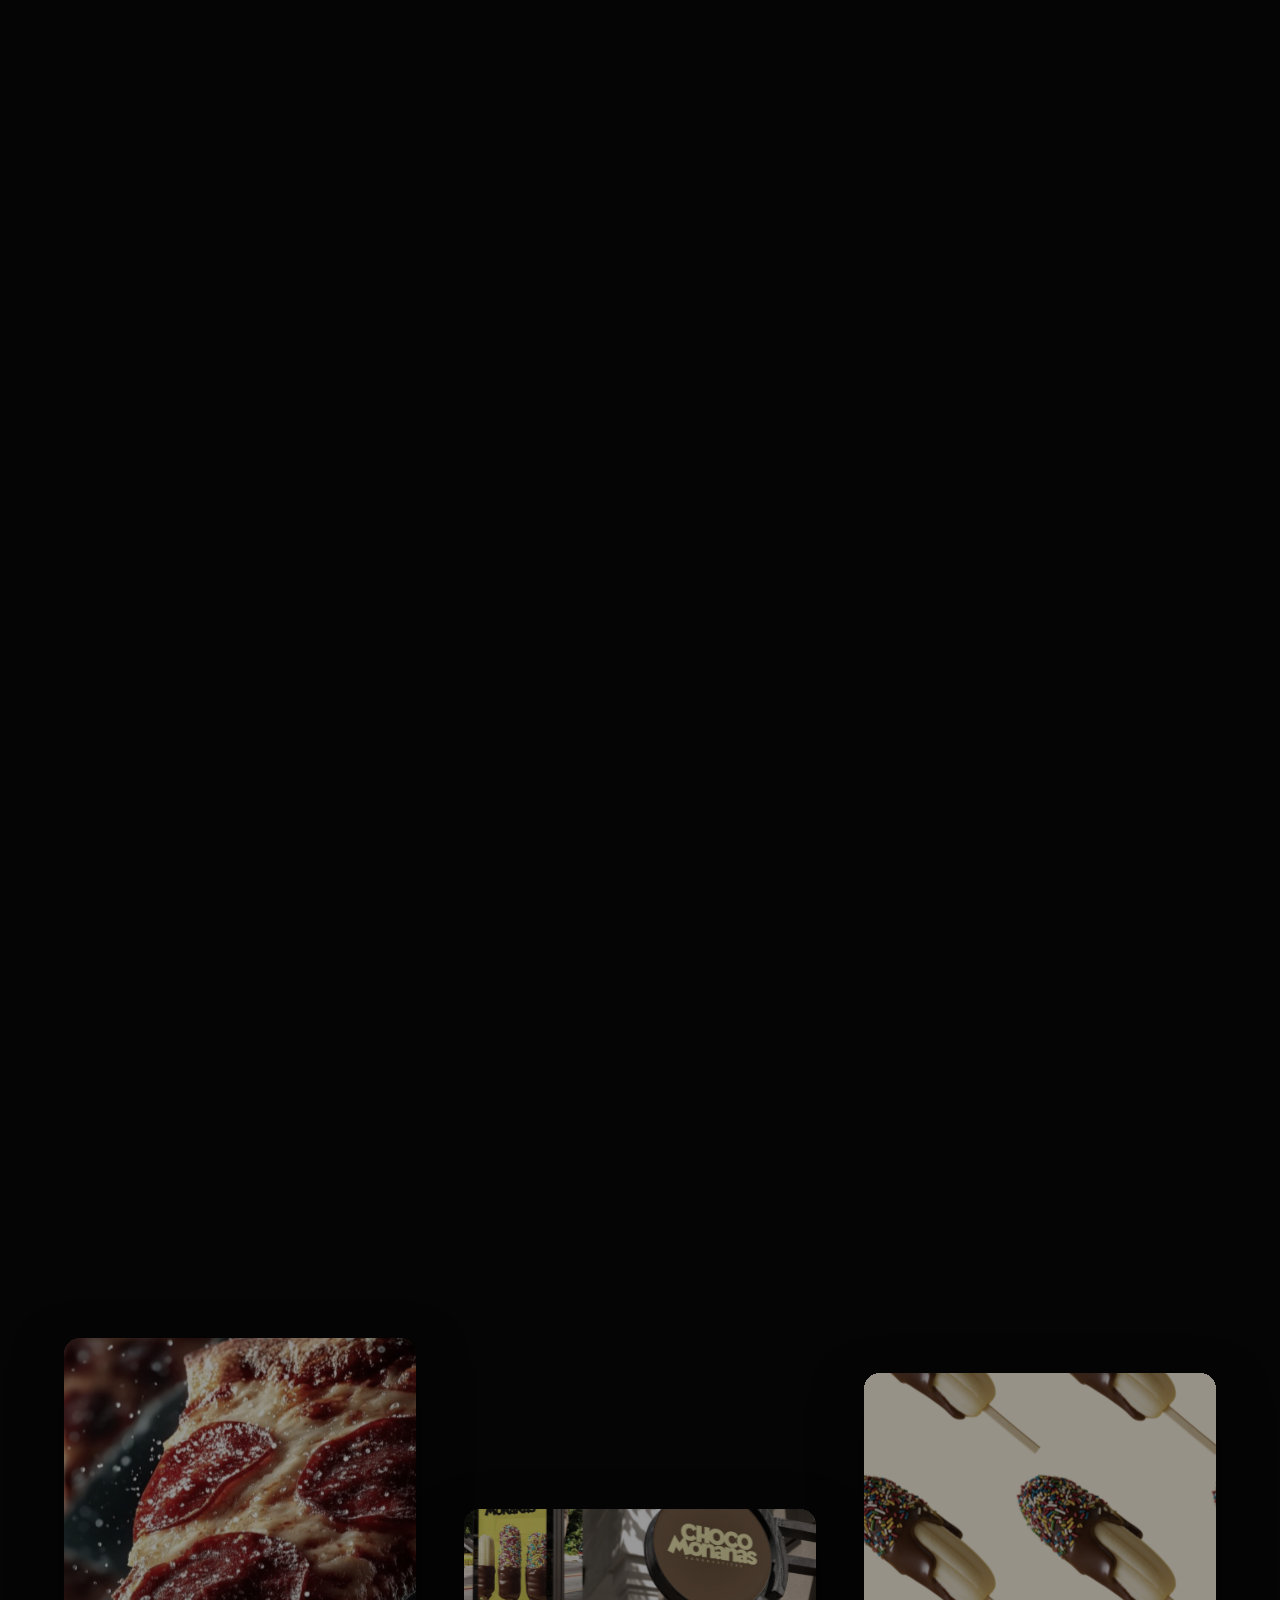
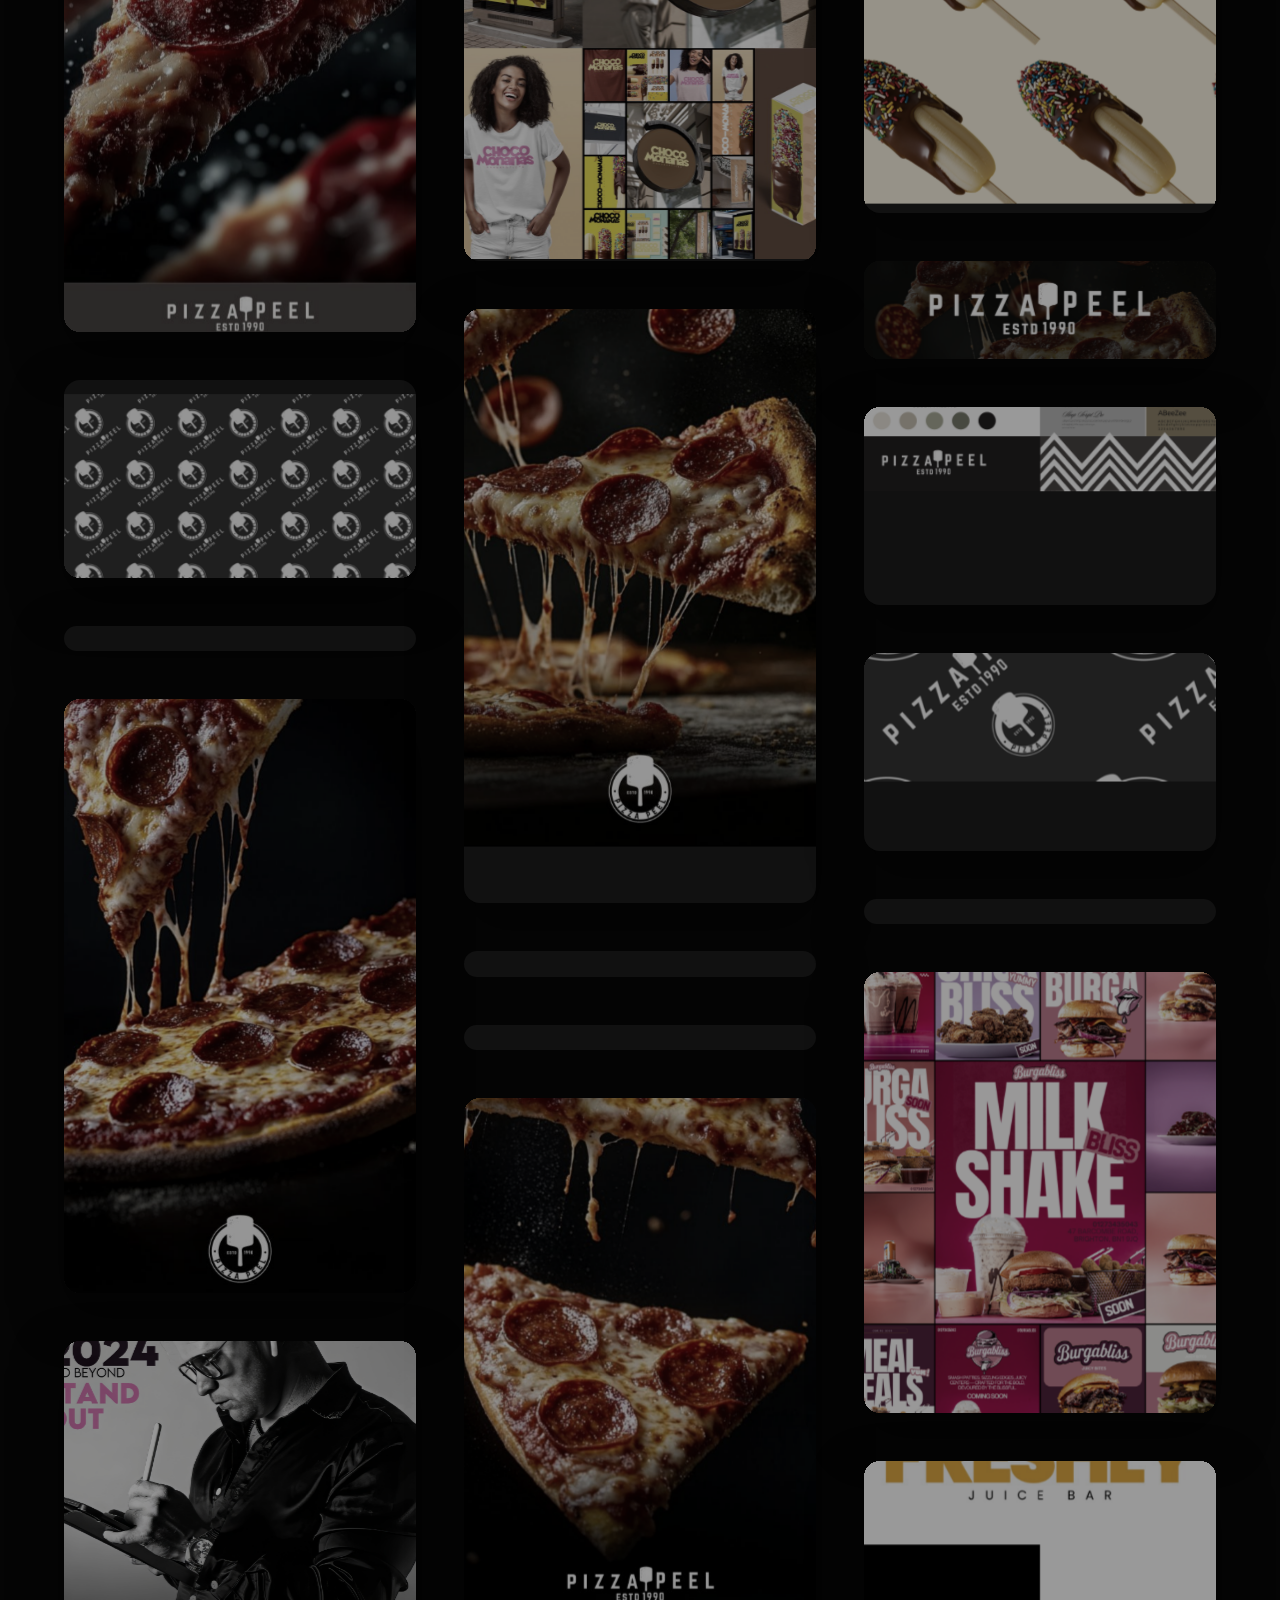
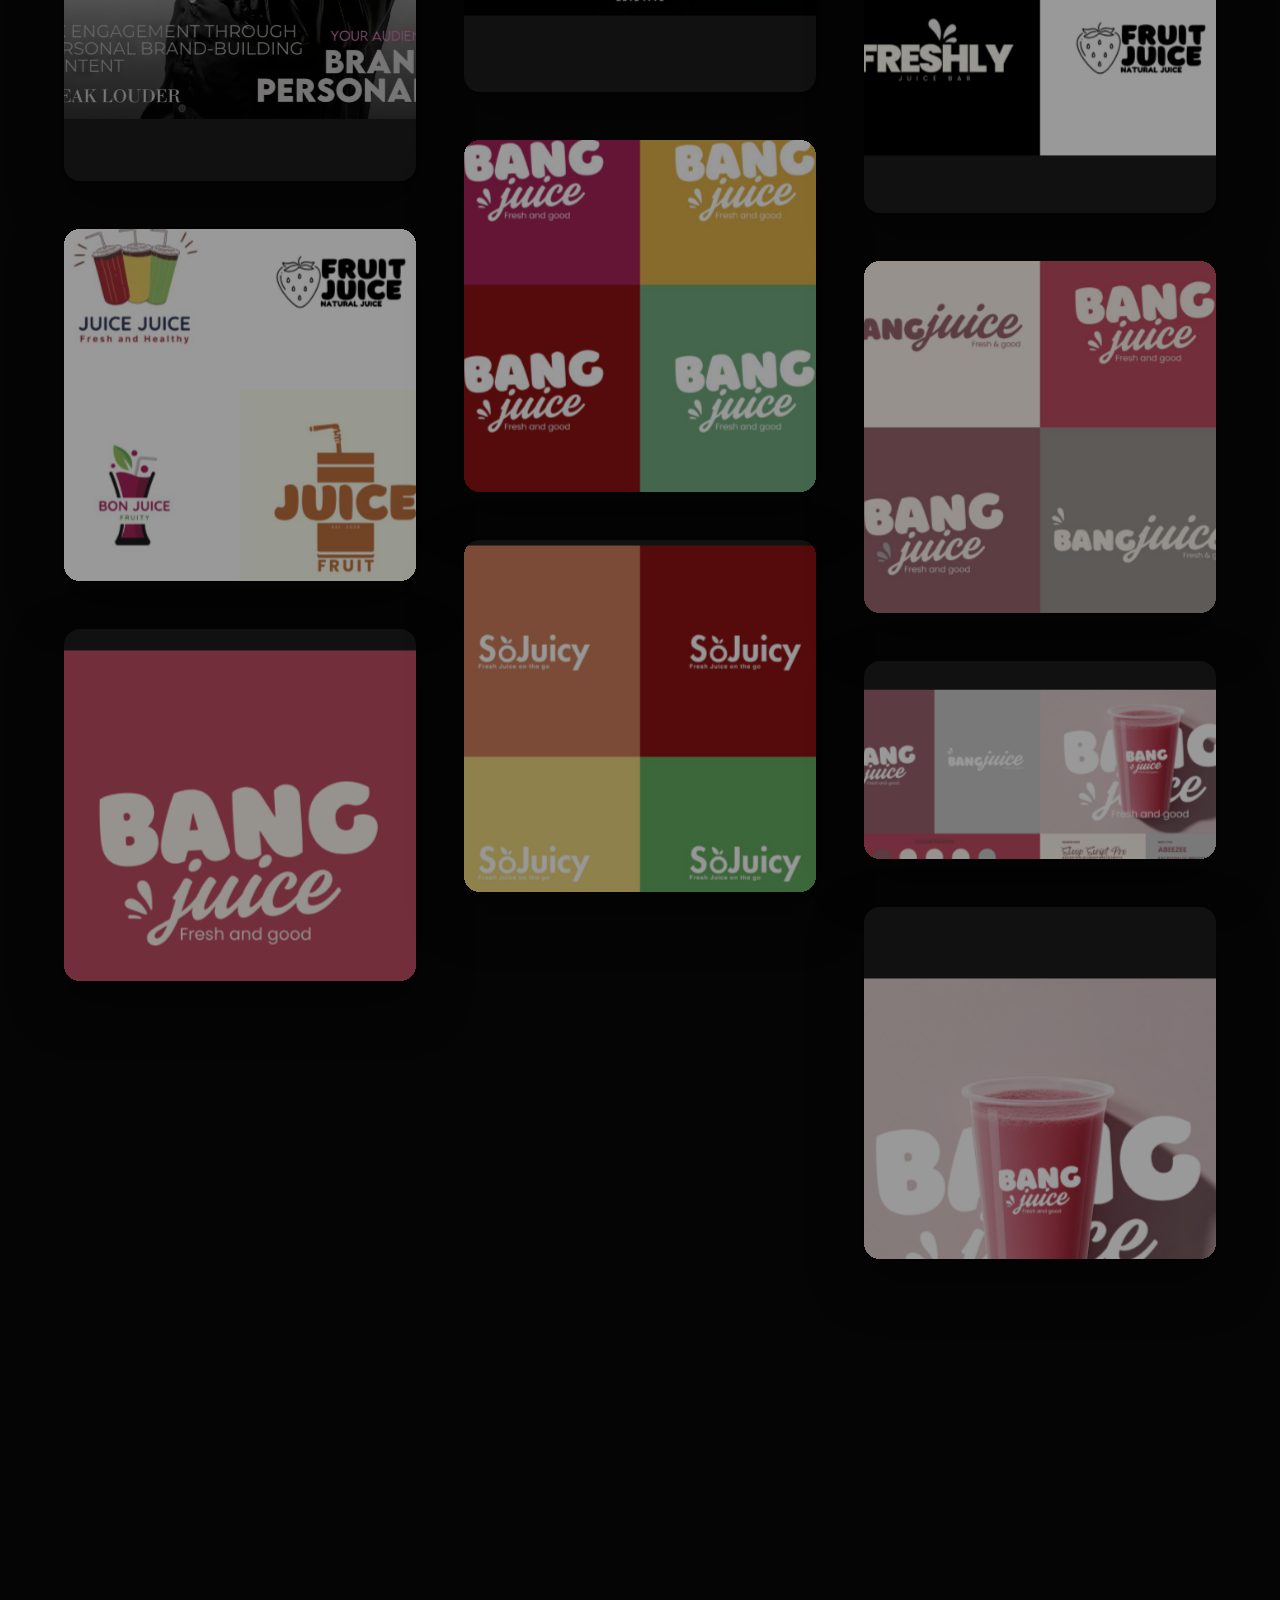
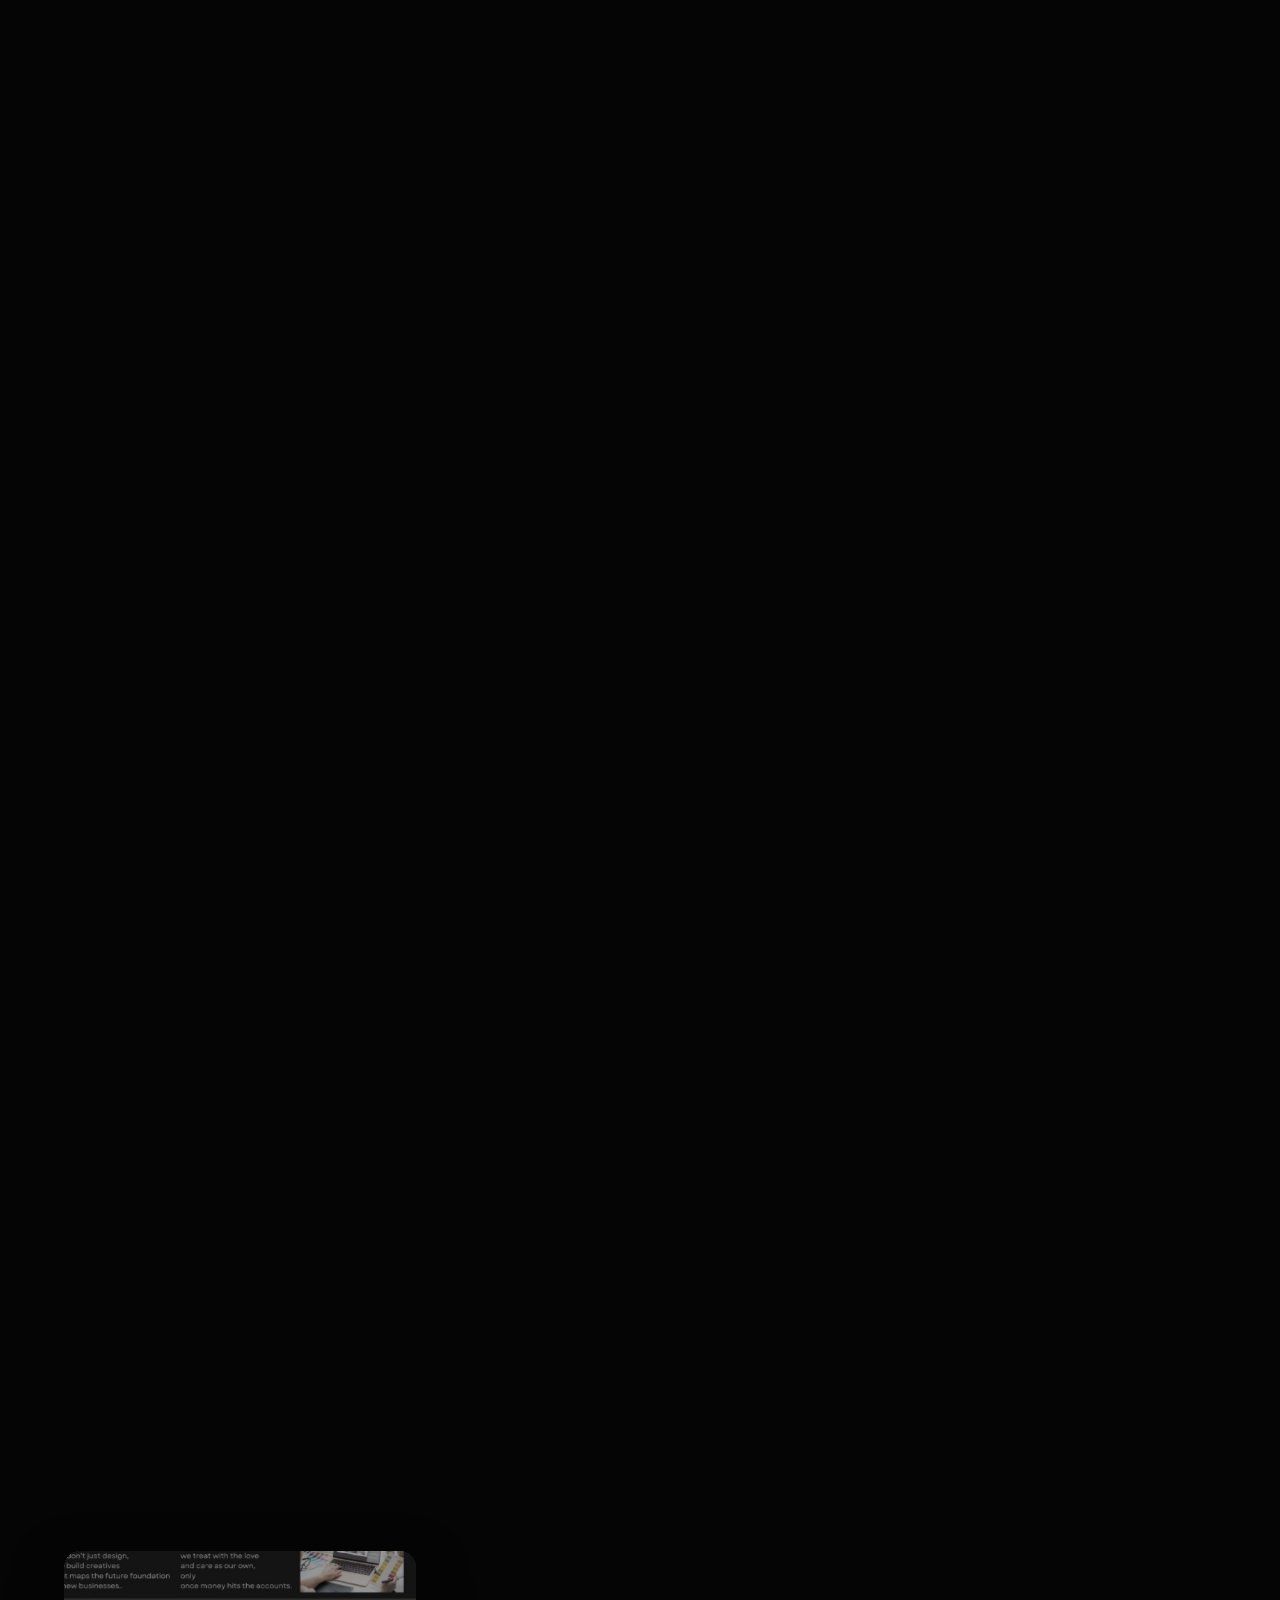
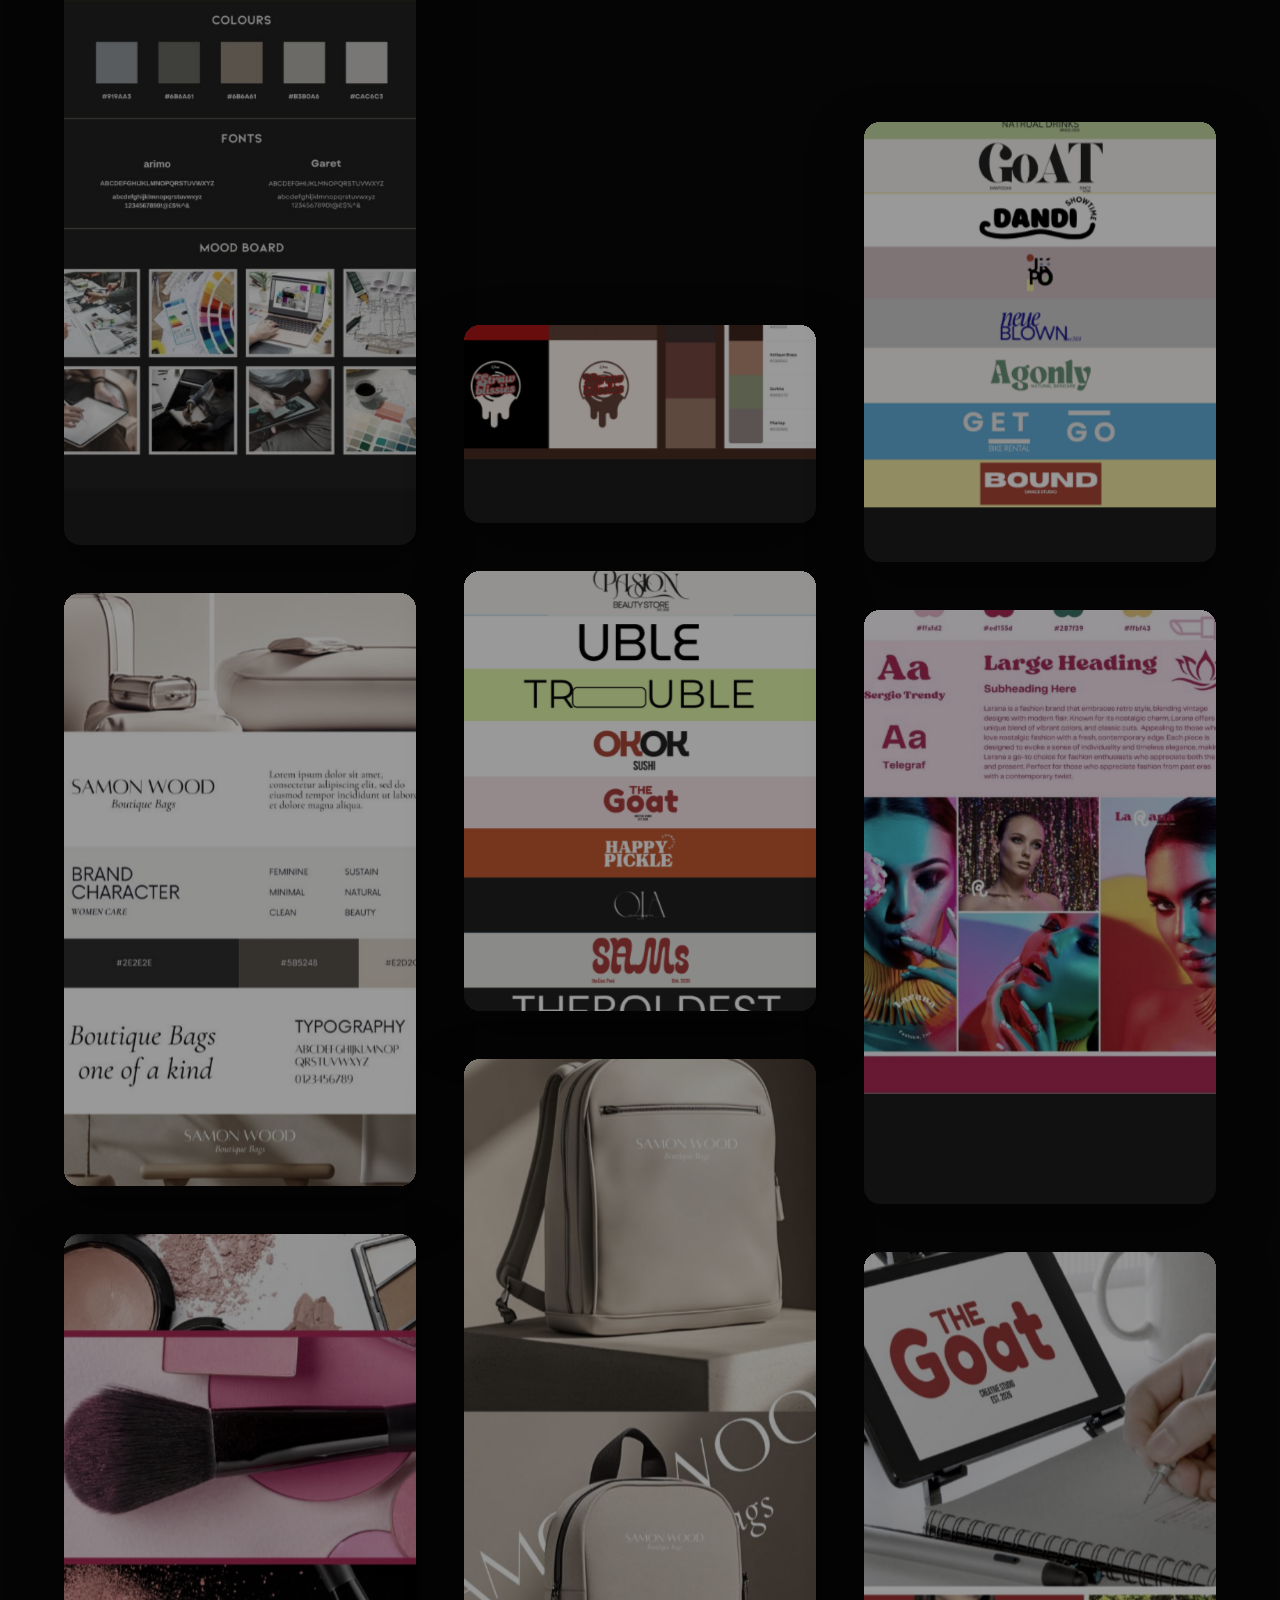
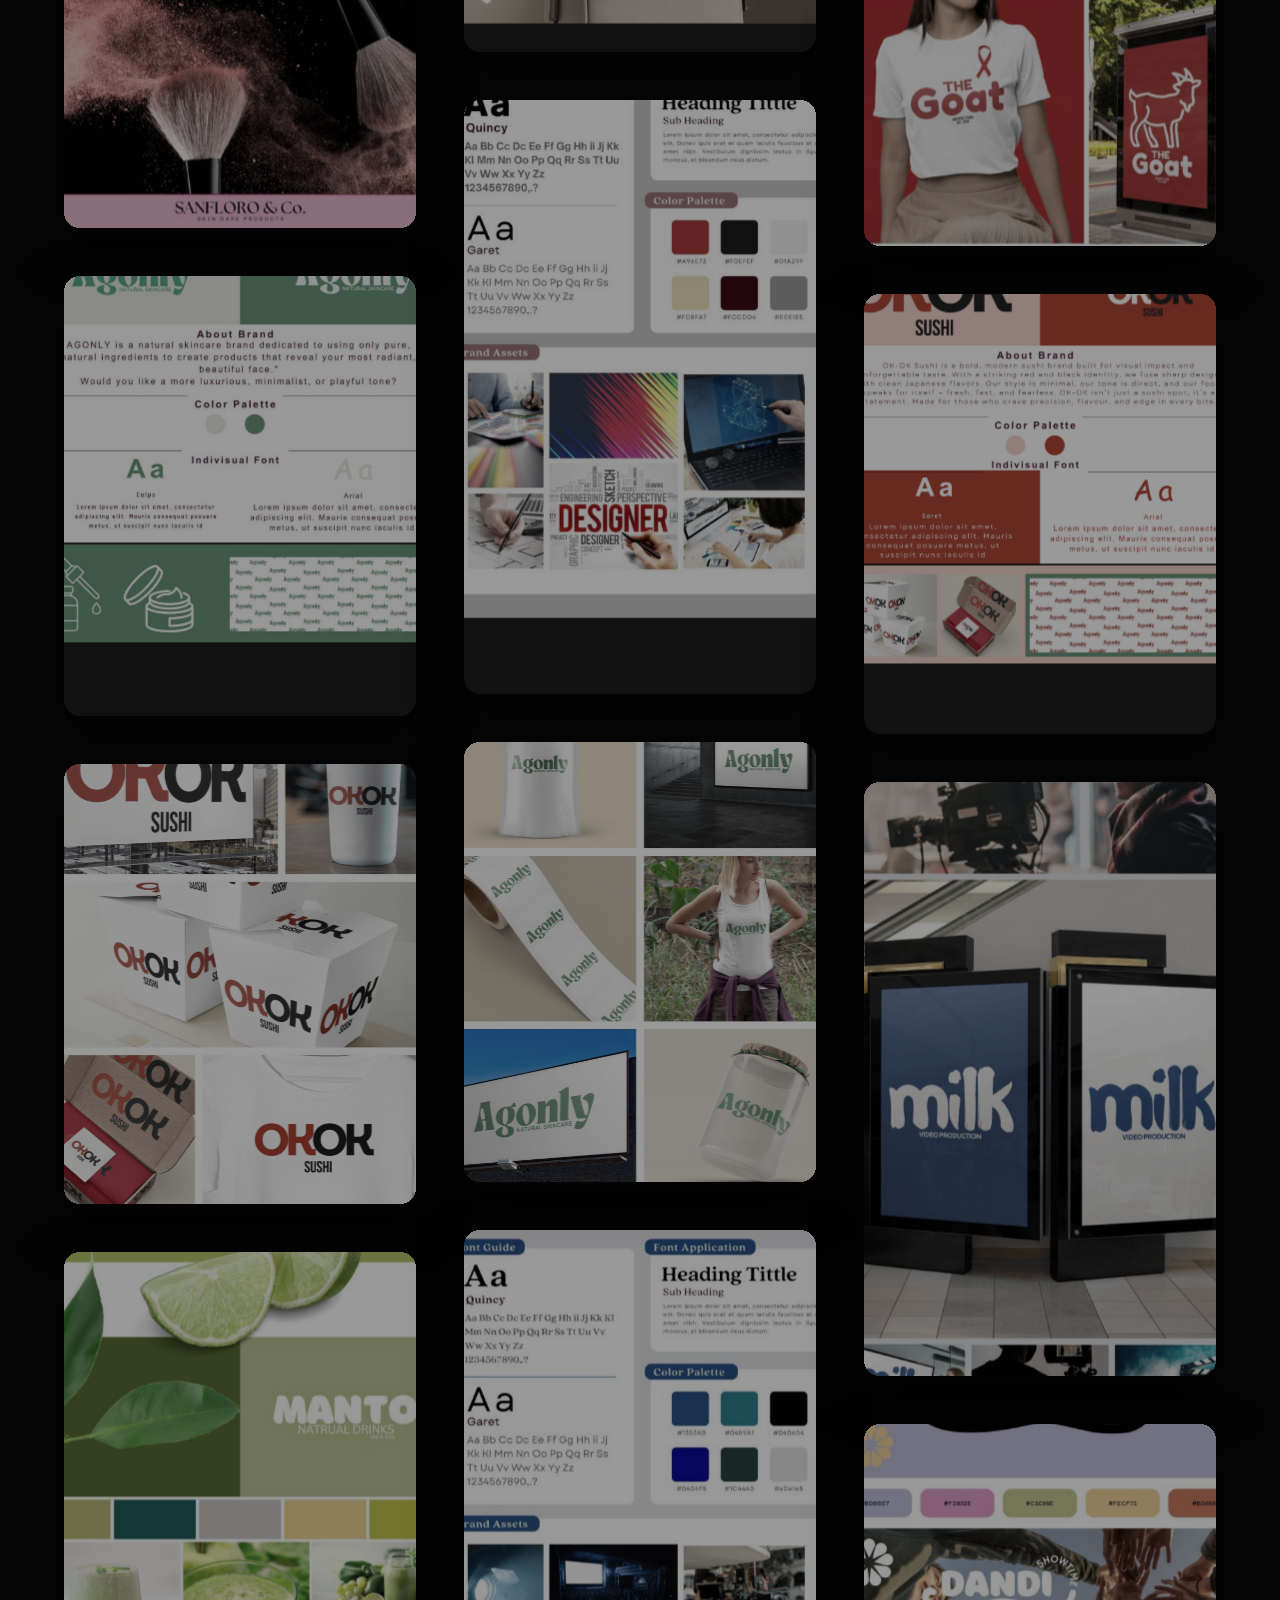
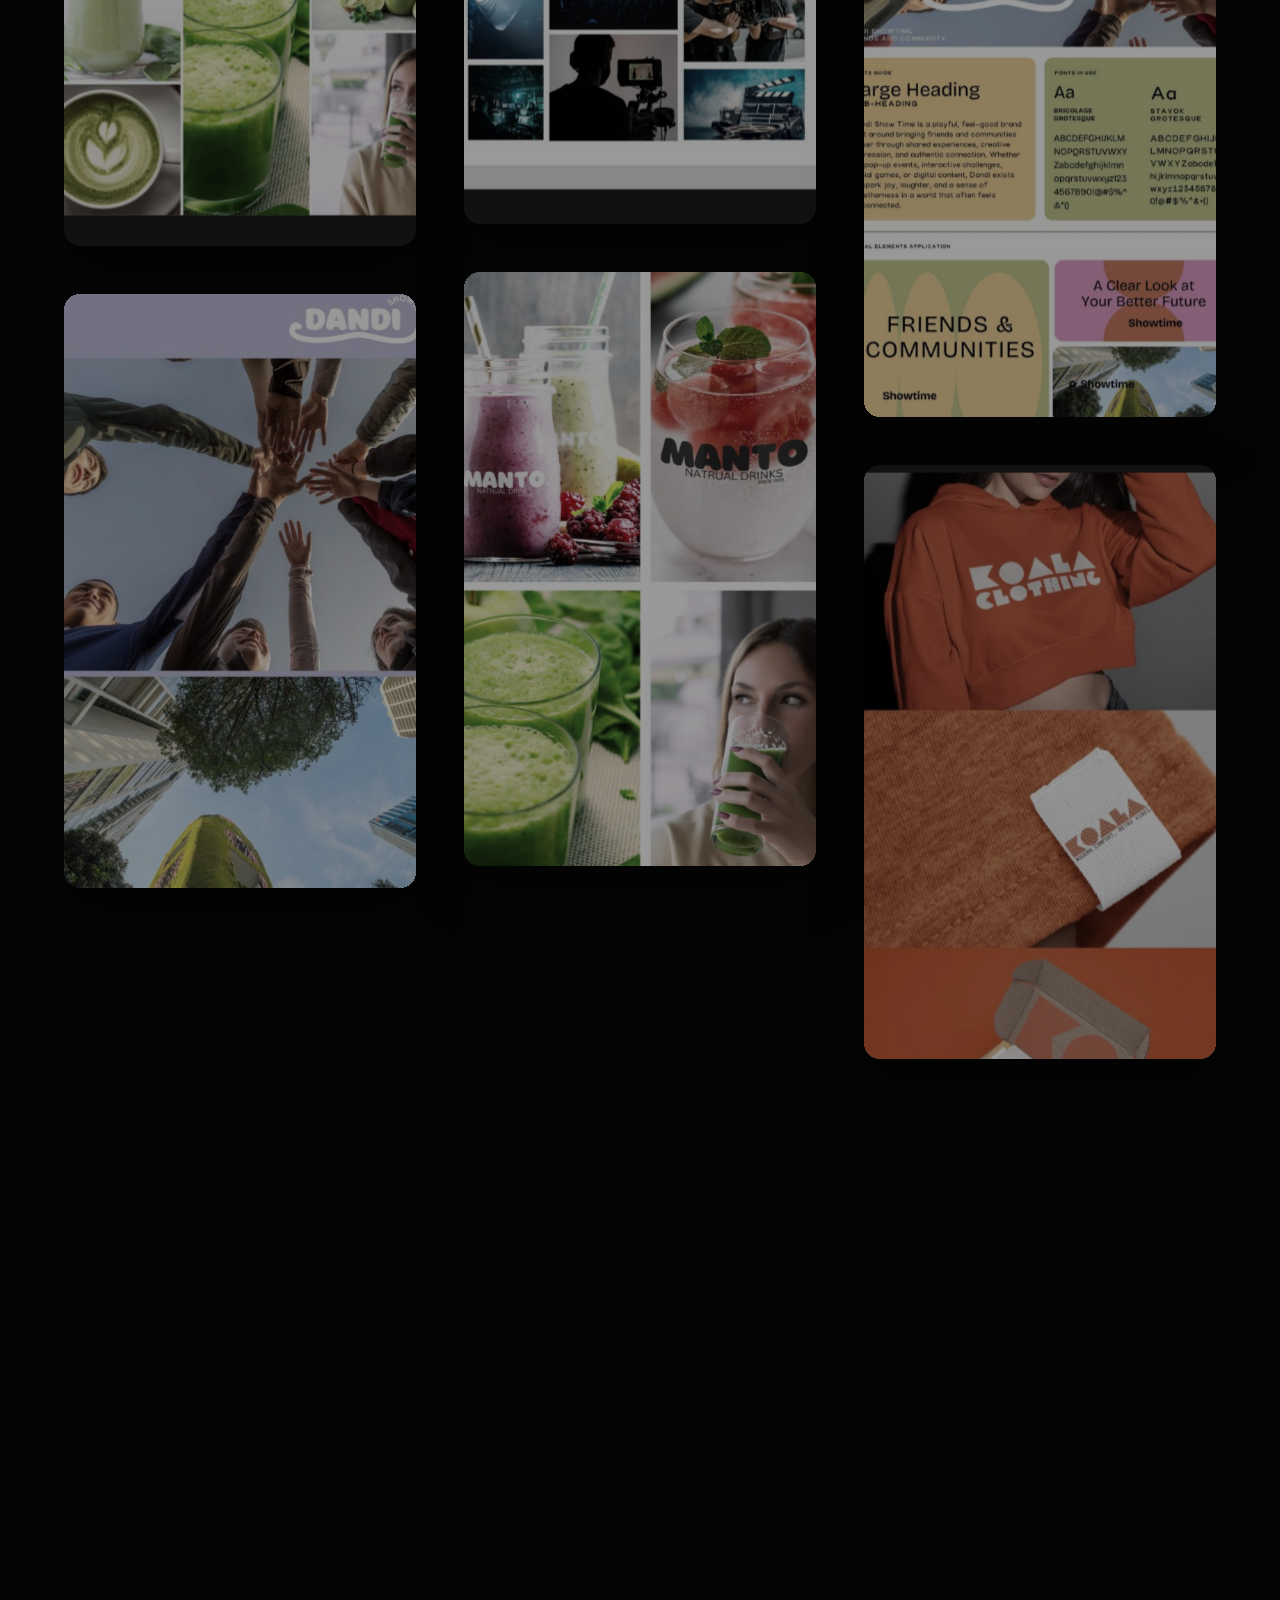
==== commit b64e9b2e: "Added Lead Gen Floating CTA Model" ====
--- a/index.html
+++ b/index.html
@@ -65,8 +65,8 @@
             <p>Our work speaks for itself.</p>
         </div>
         
-        <div class="masonry-grid" id="masonry-container">
-            <!-- Will be populated by JS -->
+        <div class="gallery-grid" id="gallery-container">
+            <!-- Populated by JS in exact sequence with scroll reveal effect -->
         </div>
     </section>
 
@@ -101,6 +101,25 @@
         </div>
     </footer>
 
+    <!-- Conversion Elements -->
+    <button class="floating-cta" id="floating-cta">START A PROJECT</button>
+
+    <div class="contact-modal" id="contact-modal">
+        <div class="modal-content">
+            <button class="close-modal" id="close-modal">&times;</button>
+            <h2 class="section-title">LET'S BUILD.</h2>
+            <form class="modal-form" id="contact-form">
+                <input type="text" placeholder="Your Name" required>
+                <input type="email" placeholder="Your Email" required>
+                <textarea placeholder="Tell us about the project..." required></textarea>
+                <button type="submit" class="cta-button primary" style="width: 100%; justify-content: center;">SEND INQUIRY</button>
+            </form>
+            <div id="success-msg" style="display: none; color: var(--accent); margin-top: 1rem; font-weight: 500; text-align: center;">
+                Application Received. We'll be in touch.
+            </div>
+        </div>
+    </div>
+
     <script src="script.js"></script>
 </body>
 </html>
--- a/style.css
+++ b/style.css
@@ -277,12 +277,14 @@
 
 /* Portfolio Section */
 .portfolio {
-    padding: 8rem 4rem;
+    padding: 8rem 0;
+    overflow: hidden;
 }
 
 .portfolio-header {
     text-align: center;
     margin-bottom: 5rem;
+    padding: 0 4rem;
 }
 
 .portfolio-header p {
@@ -290,50 +292,69 @@
     font-size: 1.2rem;
 }
 
-.masonry-grid {
-    column-count: 3;
-    column-gap: 2rem;
-    max-width: 1600px;
+/* Asymmetric Parallax Gallery */
+.gallery-grid {
+    display: flex;
+    gap: 3rem;
+    padding: 0 4rem;
+    width: 100%;
+    max-width: 1800px;
     margin: 0 auto;
 }
 
-.masonry-item {
-    break-inside: avoid;
-    margin-bottom: 2rem;
+.gallery-col {
+    display: flex;
+    flex-direction: column;
+    gap: 3rem;
+    flex: 1;
+}
+
+/* Create the asymmetric editorial look */
+.gallery-col:nth-child(2) {
+    margin-top: 15rem;
+}
+.gallery-col:nth-child(3) {
+    margin-top: 7rem;
+}
+
+.gallery-item {
+    position: relative;
     border-radius: 16px;
     overflow: hidden;
-    position: relative;
-    cursor: auto; /* changed from pointer because we are not navigating */
-}
-
-.masonry-item img {
+    /* initial state for scroll reveal */
+    opacity: 0;
+    transform: translateY(60px);
+    transition: opacity 1s cubic-bezier(0.16, 1, 0.3, 1), transform 1s cubic-bezier(0.16, 1, 0.3, 1);
+    box-shadow: 0 20px 50px rgba(0,0,0,0.5);
+    background: #111;
+}
+
+.gallery-item.visible {
+    opacity: 1;
+    transform: translateY(0);
+}
+
+.img-parallax-wrap {
+    width: 100%;
+    height: 100%;
+    overflow: hidden;
+    position: relative;
+}
+
+.img-parallax-wrap img {
+    display: block;
     width: 100%;
     height: auto;
-    display: block;
-    transition: transform 0.5s ease, filter 0.5s ease;
-    filter: brightness(0.8) grayscale(20%);
-}
-
-.masonry-item:hover img {
-    transform: scale(1.03);
-    filter: brightness(1) grayscale(0%);
-}
-
-.masonry-overlay {
-    position: absolute;
-    bottom: 0;
-    left: 0;
-    width: 100%;
-    padding: 2rem;
-    background: linear-gradient(to top, rgba(0,0,0,0.8), transparent);
-    transform: translateY(20px);
-    opacity: 0;
-    transition: all 0.3s ease;
-}
-
-.masonry-item:hover .masonry-overlay {
-    transform: translateY(0);
-    opacity: 1;
+    object-fit: cover;
+    /* Scale up so there's room to move up/down for parallax */
+    transform: scale(1.2) translateY(0);
+    will-change: transform;
+    filter: brightness(0.6) grayscale(40%);
+    transition: filter 0.5s ease;
+}
+
+.gallery-item:hover .img-parallax-wrap img {
+    filter: brightness(1.1) grayscale(0%);
 }
 
 /* Footer Section */
@@ -410,9 +431,6 @@
     .philosophy-grid {
         grid-template-columns: 1fr;
     }
-    .masonry-grid {
-        column-count: 2;
-    }
 }
 
 @media (max-width: 768px) {
@@ -428,9 +446,6 @@
     .hero-title {
         font-size: 3.5rem;
     }
-    .masonry-grid {
-        column-count: 1;
-    }
     .footer-bottom {
         grid-template-columns: 1fr 1fr;
     }
@@ -446,3 +461,112 @@
         font-size: 4rem;
     }
 }
+
+/* Floating CTA & Modal */
+.floating-cta {
+    position: fixed;
+    bottom: 2rem;
+    right: 2rem;
+    background-color: var(--accent);
+    color: var(--bg-darker);
+    padding: 1.25rem 2.5rem;
+    border-radius: 100px;
+    font-weight: 800;
+    font-size: 1.1rem;
+    text-transform: uppercase;
+    letter-spacing: 0.05em;
+    cursor: pointer;
+    border: none;
+    z-index: 900;
+    box-shadow: 0 10px 30px rgba(229, 248, 61, 0.2);
+    transition: transform 0.3s cubic-bezier(0.175, 0.885, 0.32, 1.275);
+}
+
+.floating-cta:hover {
+    transform: scale(1.05) translateY(-5px);
+}
+
+.contact-modal {
+    position: fixed;
+    top: 0;
+    left: 0;
+    width: 100vw;
+    height: 100vh;
+    background: rgba(0, 0, 0, 0.8);
+    backdrop-filter: blur(15px);
+    -webkit-backdrop-filter: blur(15px);
+    z-index: 2000;
+    display: flex;
+    justify-content: center;
+    align-items: center;
+    opacity: 0;
+    pointer-events: none;
+    transition: opacity 0.4s ease;
+}
+
+.contact-modal.active {
+    opacity: 1;
+    pointer-events: all;
+}
+
+.modal-content {
+    background: var(--bg-darker);
+    border: 1px solid var(--glass-border);
+    padding: 4rem;
+    border-radius: 24px;
+    width: 90%;
+    max-width: 500px;
+    position: relative;
+    transform: translateY(50px);
+    transition: transform 0.4s cubic-bezier(0.175, 0.885, 0.32, 1.275);
+}
+
+.contact-modal.active .modal-content {
+    transform: translateY(0);
+}
+
+.close-modal {
+    position: absolute;
+    top: 1.5rem;
+    right: 2rem;
+    font-size: 2.5rem;
+    background: none;
+    border: none;
+    color: var(--text-secondary);
+    cursor: pointer;
+    transition: color 0.3s ease;
+}
+
+.close-modal:hover {
+    color: var(--accent);
+}
+
+.modal-form {
+    display: flex;
+    flex-direction: column;
+    gap: 1.5rem;
+}
+
+.modal-form input,
+.modal-form textarea {
+    width: 100%;
+    background: var(--bg-dark);
+    border: 1px solid var(--glass-border);
+    padding: 1.2rem;
+    border-radius: 12px;
+    color: var(--text-primary);
+    font-family: inherit;
+    font-size: 1rem;
+    transition: border-color 0.3s ease;
+}
+
+.modal-form textarea {
+    resize: vertical;
+    min-height: 120px;
+}
+
+.modal-form input:focus,
+.modal-form textarea:focus {
+    outline: none;
+    border-color: var(--accent);
+}
